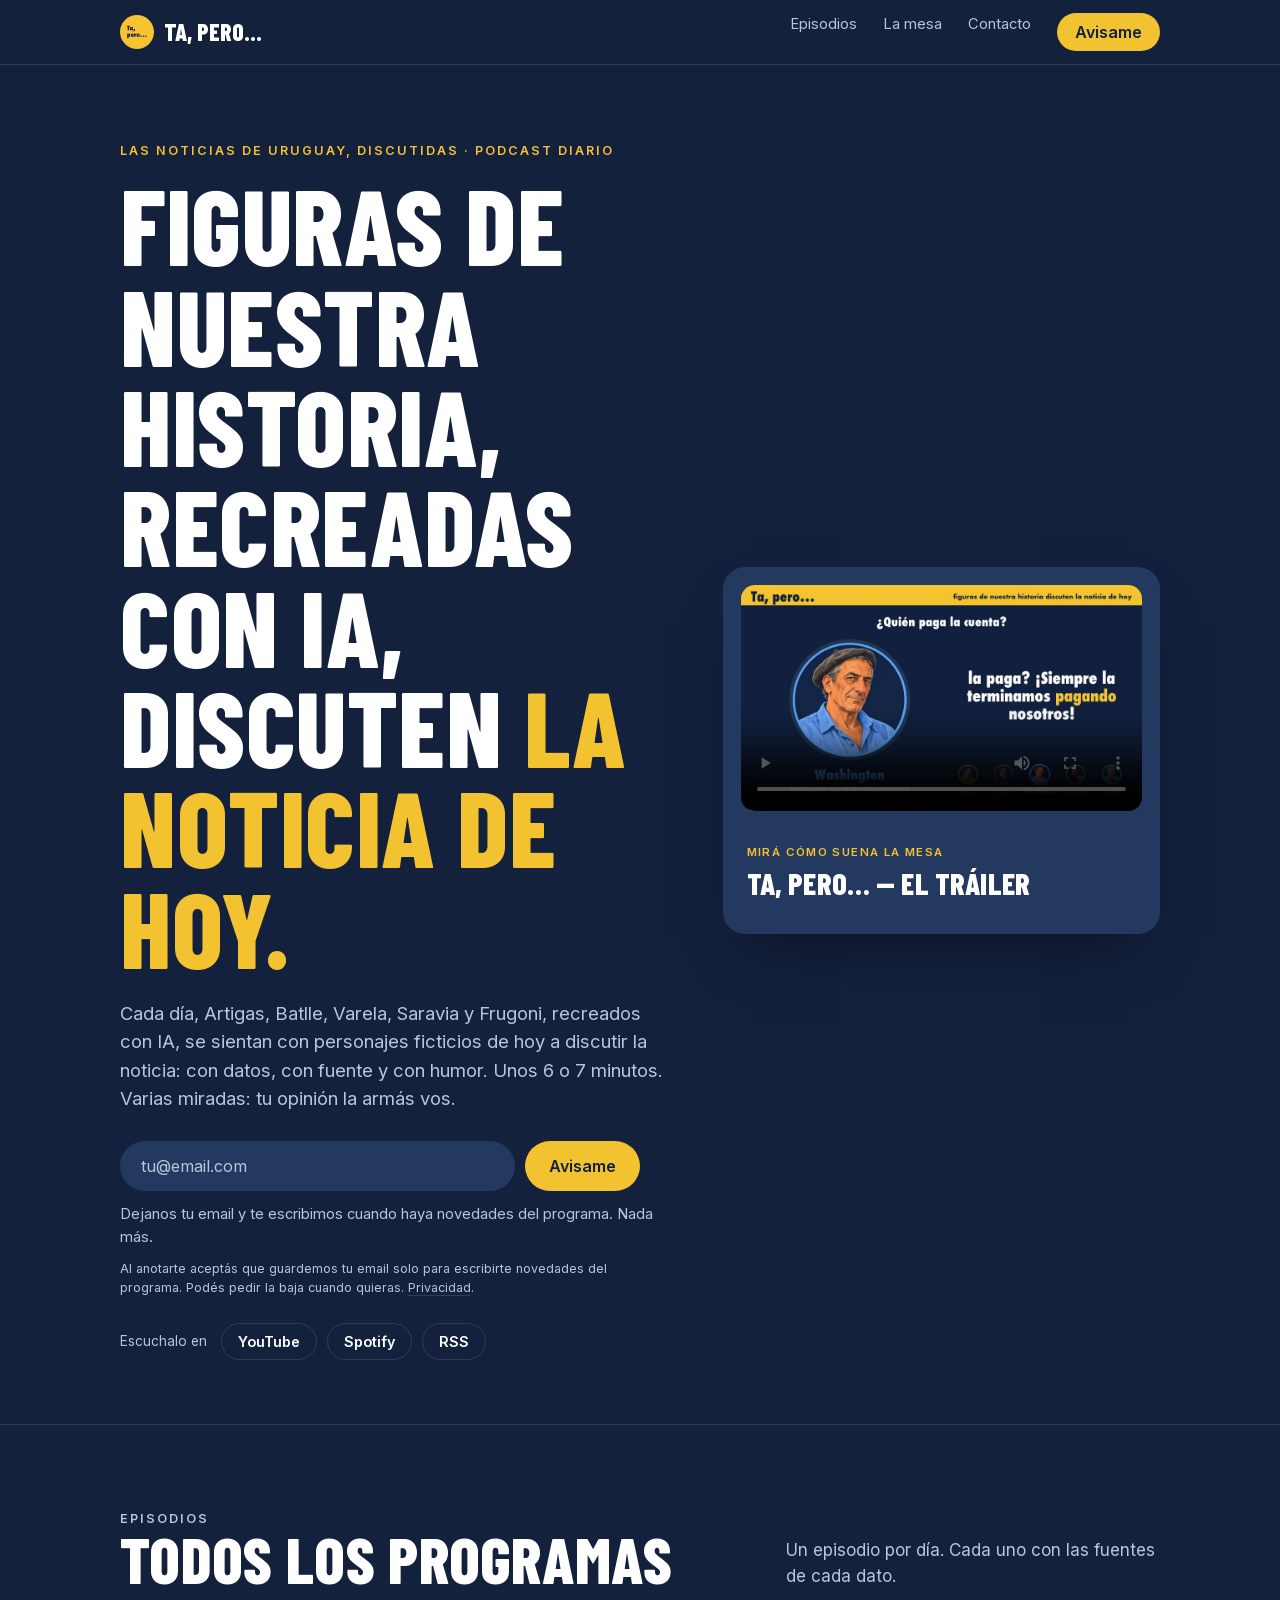
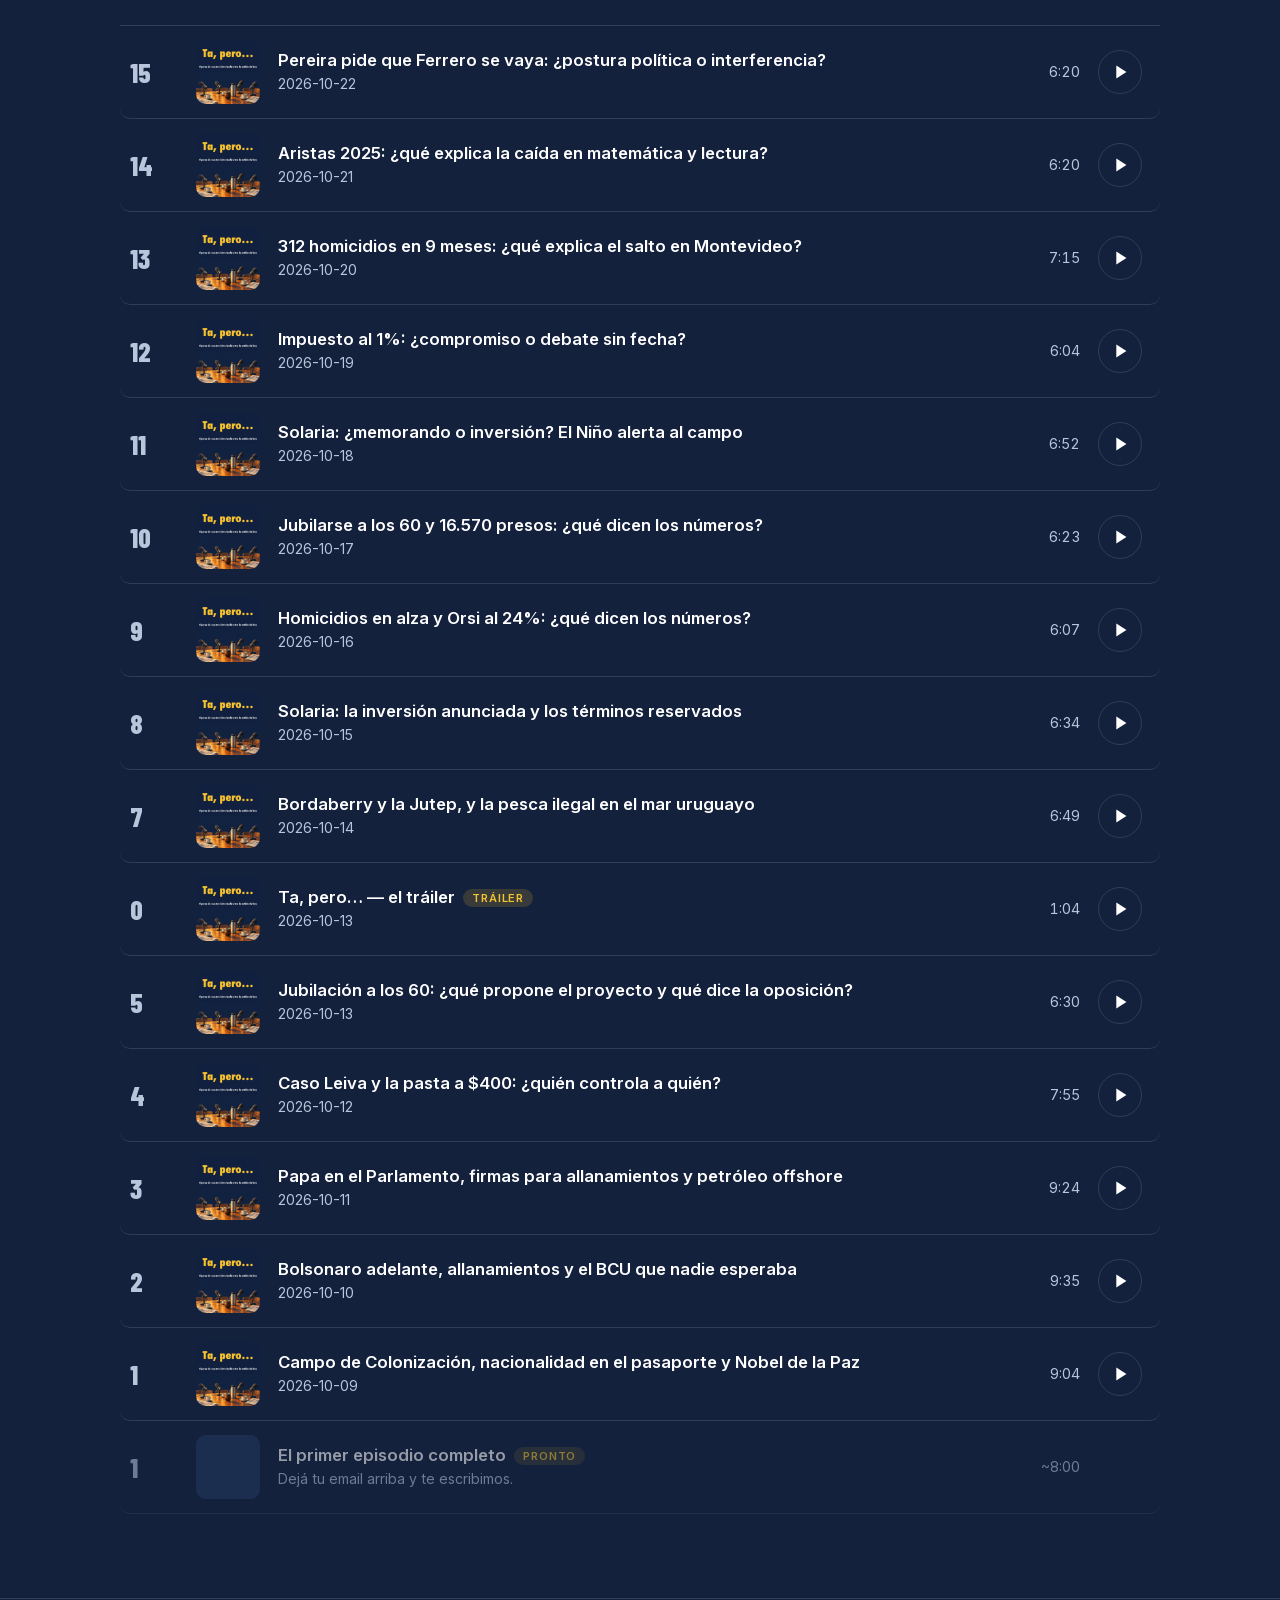
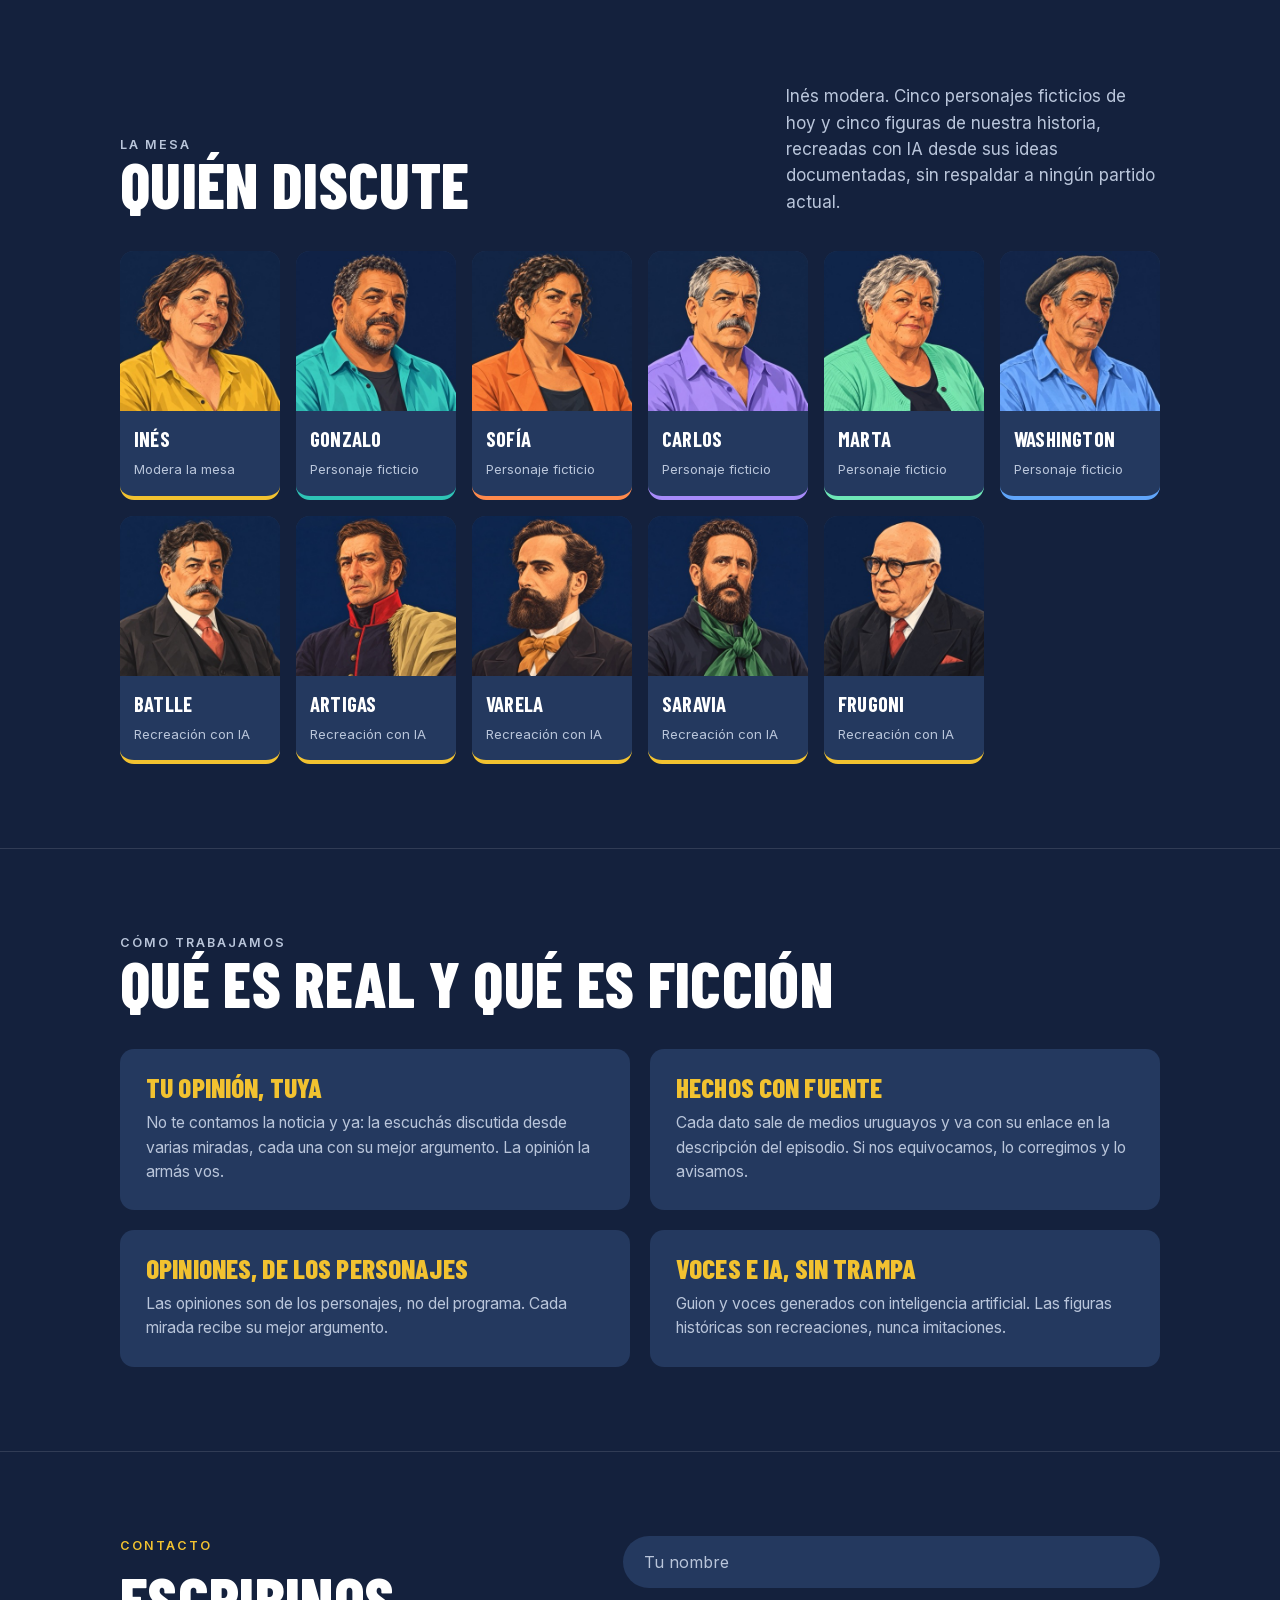
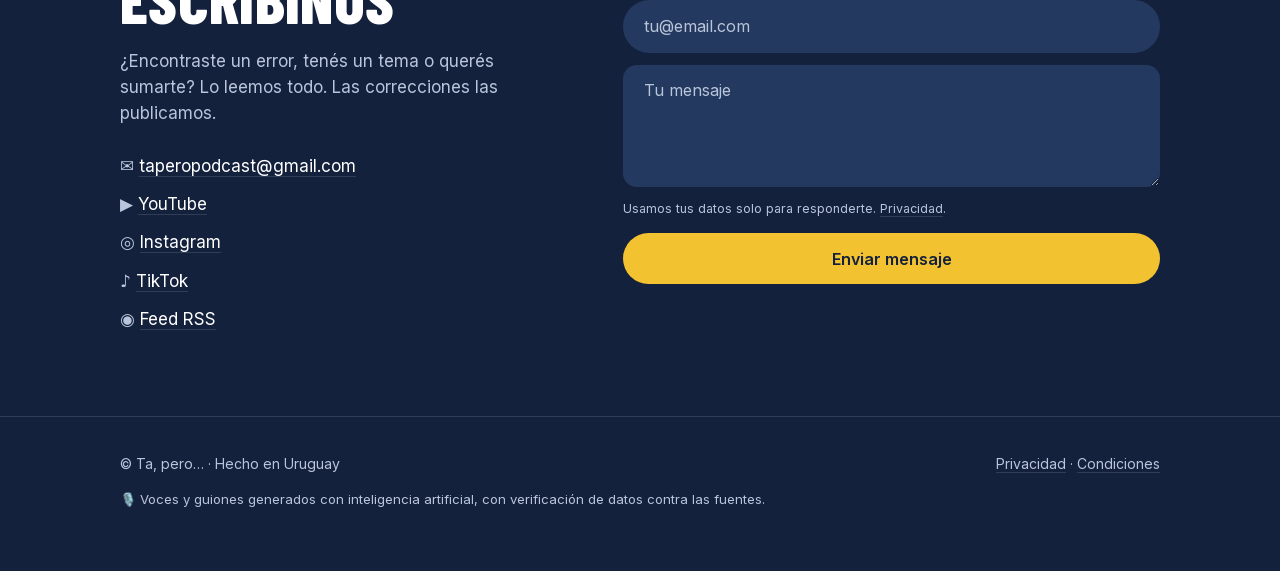
==== index.html @ adeaa43c "sitio: landing actualizada" ====
<!doctype html>
<html lang="es-UY">
<head>
<meta charset="utf-8">
<meta name="viewport" content="width=device-width, initial-scale=1">
<title>Ta, pero… — Figuras históricas con IA discuten la noticia</title>
<meta name="description" content="Artigas, Batlle y otras figuras de nuestra historia, recreadas con IA, discuten la noticia de hoy con gente de hoy. Unos 6 o 7 minutos, cada día.">
<link rel="icon" href="logo120.png">
<link rel="canonical" href="https://tapero.uy/">
<meta property="og:type" content="website">
<meta property="og:locale" content="es_UY">
<meta property="og:site_name" content="Ta, pero…">
<meta property="og:title" content="Ta, pero… — Figuras históricas con IA discuten la noticia">
<meta property="og:description" content="Artigas, Batlle y otras figuras de nuestra historia, recreadas con IA, discuten la noticia de hoy con gente de hoy. Unos 6 o 7 minutos, cada día.">
<meta property="og:url" content="https://tapero.uy/">
<meta property="og:image" content="https://tapero.uy/og.jpg">
<meta name="twitter:card" content="summary">
<link rel="preload" href="fonts/barlow-condensed-800.woff2" as="font" type="font/woff2" crossorigin>
<style>
@font-face{font-family:"Barlow Condensed";font-weight:700;font-display:swap;src:url(fonts/barlow-condensed-700.woff2) format("woff2")}
@font-face{font-family:"Barlow Condensed";font-weight:800;font-display:swap;src:url(fonts/barlow-condensed-800.woff2) format("woff2")}
@font-face{font-family:"Inter";font-weight:400 600;font-display:swap;src:url(fonts/inter-400-600.woff2) format("woff2")}
:root{
  --fondo:#14213D; --superficie:#24395F; --marca:#F2C230; --texto:#fff; --suave:#B9C5DA;
  --linea:rgba(255,255,255,.12); --radio:14px;
  --titulo:"Barlow Condensed","Futura Condensed ExtraBold","Arial Narrow",sans-serif;
  --cuerpo:"Inter",system-ui,-apple-system,"Segoe UI",sans-serif;
}
*{box-sizing:border-box}
html{scroll-behavior:smooth}
body{margin:0;background:var(--fondo);color:var(--texto);font:17px/1.55 var(--cuerpo);-webkit-font-smoothing:antialiased}
a{color:inherit}
img{max-width:100%;display:block}
.wrap{max-width:1080px;margin:0 auto;padding:0 20px}
h1,h2,h3{font-family:var(--titulo);font-weight:800;text-transform:uppercase;line-height:.95;margin:0;letter-spacing:.005em}
.eyebrow{font-size:.78rem;letter-spacing:.16em;text-transform:uppercase;color:var(--marca);font-weight:600;margin:0 0 14px}
section{padding:84px 0;border-top:1px solid var(--linea)}
.sec-head{display:flex;justify-content:space-between;align-items:flex-end;gap:20px;margin-bottom:36px;flex-wrap:wrap}
h2{font-size:clamp(2.4rem,6vw,4rem)}
.sec-head p{color:var(--suave);margin:0;max-width:34ch}

/* nav */
header{position:sticky;top:0;z-index:10;background:rgba(20,33,61,.88);backdrop-filter:blur(10px);border-bottom:1px solid var(--linea)}
.nav{display:flex;align-items:center;justify-content:space-between;height:64px}
.brand{display:flex;align-items:center;gap:10px;text-decoration:none;font-family:var(--titulo);font-weight:800;font-size:1.5rem;text-transform:uppercase}
.brand img{width:34px;height:34px;border-radius:50%}
.nav ul{display:flex;gap:26px;list-style:none;margin:0;padding:0;font-size:.92rem;color:var(--suave)}
.nav ul a{text-decoration:none}.nav ul a:hover{color:var(--texto)}
@media(max-width:640px){.nav ul li:not(:last-child){display:none}}

/* botones y forms */
.btn{display:inline-flex;align-items:center;justify-content:center;gap:8px;border:0;border-radius:999px;padding:14px 24px;font:600 1rem var(--cuerpo);cursor:pointer;text-decoration:none;transition:transform .15s,background .15s}
.btn-marca{background:var(--marca);color:var(--fondo)}
.btn-marca:hover{transform:translateY(-1px);background:#ffd43d}
.btn-borde{border:1.5px solid var(--linea);color:var(--texto);background:transparent}
.btn-borde:hover{border-color:var(--marca);color:var(--marca)}
input,textarea{width:100%;font:1rem var(--cuerpo);color:var(--texto);background:var(--superficie);border:1.5px solid transparent;border-radius:999px;padding:14px 20px;outline:none;transition:border-color .15s}
textarea{border-radius:var(--radio);resize:vertical;min-height:120px}
input:focus,textarea:focus{border-color:var(--marca)}
input::placeholder,textarea::placeholder{color:var(--suave)}
.suscribir{display:flex;gap:10px;max-width:520px;margin-top:28px}
.suscribir input{flex:1;min-width:0}
@media(max-width:520px){.suscribir{flex-direction:column}}
.msg{min-height:1.5em;margin:12px 0 0;font-size:.92rem;color:var(--suave)}
.msg.ok{color:#6EE7B7}.msg.error{color:#FF8A4C}
.honey{position:absolute;left:-9999px}

/* hero */
.hero{padding:76px 0 64px;border:0}
.hero-grid{display:grid;grid-template-columns:1.25fr 1fr;gap:56px;align-items:center}
@media(max-width:860px){.hero-grid{grid-template-columns:1fr;gap:40px}.hero{padding-top:44px}}
.hero h1{font-size:clamp(3.4rem,10vw,6.6rem)}
.hero h1 em{font-style:normal;color:var(--marca)}
.hero .lead{font-size:1.15rem;color:var(--suave);max-width:46ch;margin:22px 0 0}
.tag{display:inline-flex;gap:10px;margin-top:24px;font-size:.85rem;color:var(--suave)}
.tag b{color:var(--texto);font-weight:600}

/* player destacado */
.player{background:var(--superficie);border-radius:22px;padding:18px;box-shadow:0 30px 60px -30px rgba(0,0,0,.6)}
.player .portada{border-radius:var(--radio);aspect-ratio:16/9;object-fit:cover;width:100%;background:var(--fondo)}
.player .info{padding:18px 6px 4px}
.player .info small{color:var(--marca);font-weight:600;letter-spacing:.12em;text-transform:uppercase;font-size:.72rem}
.player h3{font-size:1.9rem;margin:6px 0 14px}
.barra{display:flex;align-items:center;gap:14px}.barra[hidden]{display:none}
.play{flex:none;width:54px;height:54px;border-radius:50%;border:0;background:var(--marca);color:var(--fondo);cursor:pointer;display:grid;place-items:center;transition:transform .15s}
.play:hover{transform:scale(1.06)}
.play svg{width:22px;height:22px;fill:currentColor}
.progreso{flex:1}
.pista{height:6px;border-radius:99px;background:rgba(255,255,255,.18);cursor:pointer;overflow:hidden}
.pista i{display:block;height:100%;width:0;background:var(--marca);border-radius:99px}
.tiempos{display:flex;justify-content:space-between;font-size:.75rem;color:var(--suave);margin-top:6px;font-variant-numeric:tabular-nums}

/* lista tipo Spotify */
.lista{list-style:none;margin:0;padding:0;border-top:1px solid var(--linea)}
.fila{display:grid;grid-template-columns:48px 64px 1fr auto 52px;gap:18px;align-items:center;padding:14px 10px;border-bottom:1px solid var(--linea);border-radius:10px;transition:background .15s}
.fila:hover{background:rgba(255,255,255,.04)}
.fila .n{font-family:var(--titulo);font-weight:800;font-size:1.7rem;color:var(--suave)}
.fila .mini{width:64px;height:64px;border-radius:10px;object-fit:cover;background:var(--superficie)}
.fila h3{font-family:var(--cuerpo);text-transform:none;font-weight:600;font-size:1.05rem;line-height:1.3;letter-spacing:0}
.fila p{margin:2px 0 0;color:var(--suave);font-size:.88rem}
.fila .dur{color:var(--suave);font-size:.9rem;font-variant-numeric:tabular-nums}
.fila .play{width:44px;height:44px;background:transparent;border:1.5px solid var(--linea);color:var(--texto)}
.fila .play:hover{background:var(--marca);color:var(--fondo);border-color:var(--marca)}
.fila.pronto{opacity:.55}
.fila.pronto .play{visibility:hidden}
.insignia{display:inline-block;margin-left:8px;padding:2px 9px;border-radius:99px;background:rgba(242,194,48,.16);color:var(--marca);font-size:.7rem;font-weight:600;letter-spacing:.08em;text-transform:uppercase;vertical-align:middle}
@media(max-width:640px){.fila{grid-template-columns:36px 52px 1fr 44px;gap:12px}.fila .dur{display:none}.fila .mini{width:52px;height:52px}}

/* la mesa */
.mesa{display:grid;grid-template-columns:repeat(auto-fill,minmax(150px,1fr));gap:16px}
.pj{border-radius:var(--radio);overflow:hidden;background:var(--superficie);border-bottom:4px solid var(--c,var(--marca))}
.pj img{aspect-ratio:1;object-fit:cover;width:100%}
.pj div{padding:12px 14px 14px}
.pj b{display:block;font-family:var(--titulo);font-size:1.3rem;text-transform:uppercase;letter-spacing:.01em}
.pj span{font-size:.82rem;color:var(--suave)}

/* pilares */
.pilares{display:grid;grid-template-columns:repeat(2,1fr);gap:20px}
@media(max-width:760px){.pilares{grid-template-columns:1fr}}
.pilar{background:var(--superficie);border-radius:var(--radio);padding:26px}
.pilar h3{font-size:1.7rem;color:var(--marca);margin-bottom:10px}
.pilar p{margin:0;color:var(--suave);font-size:.98rem}

/* contacto */
.contacto{display:grid;grid-template-columns:1fr 1.2fr;gap:56px}
@media(max-width:820px){.contacto{grid-template-columns:1fr;gap:32px}}
.contacto form{display:grid;gap:12px}
.datos{list-style:none;padding:0;margin:26px 0 0;display:grid;gap:12px;color:var(--suave)}
.datos a{color:var(--texto);text-decoration:none;border-bottom:1px solid var(--linea)}
.datos a:hover{border-color:var(--marca)}

.escuchar{display:flex;flex-wrap:wrap;gap:10px;margin-top:26px;align-items:center}
.escuchar span{font-size:.85rem;color:var(--suave);margin-right:4px}
.escuchar a{padding:9px 16px;font-size:.9rem}
.consent{margin:10px 0 0;font-size:.78rem;color:var(--suave);max-width:520px}
.consent a{border-bottom:1px solid var(--linea);text-decoration:none}
footer{padding:36px 0 48px;border-top:1px solid var(--linea);color:var(--suave);font-size:.88rem}
footer .wrap{display:flex;justify-content:space-between;gap:16px;flex-wrap:wrap}
footer a{text-decoration:none;border-bottom:1px solid var(--linea)}
.ia{margin-top:14px;font-size:.82rem}
</style>
</head>
<body>

<header>
  <div class="wrap nav">
    <a class="brand" href="#"><img src="logo120.png" alt="">Ta, pero…</a>
    <ul>
      <li><a href="#episodios">Episodios</a></li>
      <li><a href="#mesa">La mesa</a></li>
      <li><a href="#contacto">Contacto</a></li>
      <li><a class="btn btn-marca" style="padding:9px 18px;color:var(--fondo)" href="#avisame">Avisame</a></li>
    </ul>
  </div>
</header>

<main>
<section class="hero" id="avisame">
  <div class="wrap hero-grid">
    <div>
      <p class="eyebrow">Las noticias de Uruguay, discutidas · Podcast diario</p>
      <h1>Figuras de nuestra historia, recreadas con IA, discuten <em>la noticia de hoy.</em></h1>
      <p class="lead">Cada día, Artigas, Batlle, Varela, Saravia y Frugoni, recreados con IA, se sientan con personajes ficticios de hoy a discutir la noticia: con datos, con fuente y con humor. Unos 6 o 7 minutos. Varias miradas: tu opinión la armás vos.</p>
      <form class="suscribir" id="form-aviso" novalidate>
        <input type="email" name="email" placeholder="tu@email.com" autocomplete="email" required aria-label="Tu email">
        <input class="honey" type="text" name="web" tabindex="-1" autocomplete="off" aria-hidden="true">
        <button class="btn btn-marca" type="submit">Avisame</button>
      </form>
      <p class="msg" id="msg-aviso" role="status">Dejanos tu email y te escribimos cuando haya novedades del programa. Nada más.</p>
      <p class="consent">Al anotarte aceptás que guardemos tu email solo para escribirte novedades del programa. Podés pedir la baja cuando quieras. <a href="privacidad.html">Privacidad</a>.</p>
      <div class="escuchar" id="escuchar" hidden><span>Escuchalo en</span></div>
    </div>

    <div class="player" aria-label="Episodio destacado">
      <video class="portada" id="trailer" controls playsinline preload="metadata" poster="trailer/poster.jpg" src="trailer/trailer_16x9.mp4" aria-label="Tráiler de Ta, pero…"></video>
      <div class="info">
        <small id="dest-etq">Mirá cómo suena la mesa</small>
        <h3 id="dest-titulo">Ta, pero… — el tráiler</h3>
        <div class="barra" hidden>
          <button class="play" id="dest-play" aria-label="Reproducir"><svg viewBox="0 0 24 24"><path d="M8 5v14l11-7z"/></svg></button>
          <div class="progreso">
            <div class="pista" id="pista"><i id="avance"></i></div>
            <div class="tiempos"><span id="t-actual">0:00</span><span id="t-total">1:23</span></div>
          </div>
        </div>
      </div>
    </div>
  </div>
</section>

<section id="episodios">
  <div class="wrap">
    <div class="sec-head">
      <div><p class="eyebrow">Episodios</p><h2>Todos los programas</h2></div>
      <p>Un episodio por día. Cada uno con las fuentes de cada dato.</p>
    </div>
    <ol class="lista" id="lista"></ol>
  </div>
</section>

<section id="mesa">
  <div class="wrap">
    <div class="sec-head">
      <div><p class="eyebrow">La mesa</p><h2>Quién discute</h2></div>
      <p>Inés modera. Cinco personajes ficticios de hoy y cinco figuras de nuestra historia, recreadas con IA desde sus ideas documentadas, sin respaldar a ningún partido actual.</p>
    </div>
    <div class="mesa">
      <div class="pj" style="--c:#F2C230"><img src="img/ines.jpg" alt="Inés" loading="lazy"><div><b>Inés</b><span>Modera la mesa</span></div></div>
      <div class="pj" style="--c:#2EC4B6"><img src="img/gonzalo.jpg" alt="Gonzalo" loading="lazy"><div><b>Gonzalo</b><span>Personaje ficticio</span></div></div>
      <div class="pj" style="--c:#FF8A4C"><img src="img/sofia.jpg" alt="Sofía" loading="lazy"><div><b>Sofía</b><span>Personaje ficticio</span></div></div>
      <div class="pj" style="--c:#A78BFA"><img src="img/carlos.jpg" alt="Carlos" loading="lazy"><div><b>Carlos</b><span>Personaje ficticio</span></div></div>
      <div class="pj" style="--c:#6EE7B7"><img src="img/marta.jpg" alt="Marta" loading="lazy"><div><b>Marta</b><span>Personaje ficticio</span></div></div>
      <div class="pj" style="--c:#60A5FA"><img src="img/washington.jpg" alt="Washington" loading="lazy"><div><b>Washington</b><span>Personaje ficticio</span></div></div>
      <div class="pj"><img src="img/batlle.jpg" alt="Batlle" loading="lazy"><div><b>Batlle</b><span>Recreación con IA</span></div></div>
      <div class="pj"><img src="img/artigas.jpg" alt="Artigas" loading="lazy"><div><b>Artigas</b><span>Recreación con IA</span></div></div>
      <div class="pj"><img src="img/varela.jpg" alt="Varela" loading="lazy"><div><b>Varela</b><span>Recreación con IA</span></div></div>
      <div class="pj"><img src="img/saravia.jpg" alt="Saravia" loading="lazy"><div><b>Saravia</b><span>Recreación con IA</span></div></div>
      <div class="pj"><img src="img/frugoni.jpg" alt="Frugoni" loading="lazy"><div><b>Frugoni</b><span>Recreación con IA</span></div></div>
    </div>
  </div>
</section>

<section id="como">
  <div class="wrap">
    <div class="sec-head">
      <div><p class="eyebrow">Cómo trabajamos</p><h2>Qué es real y qué es ficción</h2></div>
    </div>
    <div class="pilares">
      <div class="pilar"><h3>Tu opinión, tuya</h3><p>No te contamos la noticia y ya: la escuchás discutida desde varias miradas, cada una con su mejor argumento. La opinión la armás vos.</p></div>
      <div class="pilar"><h3>Hechos con fuente</h3><p>Cada dato sale de medios uruguayos y va con su enlace en la descripción del episodio. Si nos equivocamos, lo corregimos y lo avisamos.</p></div>
      <div class="pilar"><h3>Opiniones, de los personajes</h3><p>Las opiniones son de los personajes, no del programa. Cada mirada recibe su mejor argumento.</p></div>
      <div class="pilar"><h3>Voces e IA, sin trampa</h3><p>Guion y voces generados con inteligencia artificial. Las figuras históricas son recreaciones, nunca imitaciones.</p></div>
    </div>
  </div>
</section>

<section id="contacto">
  <div class="wrap contacto">
    <div>
      <p class="eyebrow">Contacto</p>
      <h2>Escribinos</h2>
      <p style="color:var(--suave);margin-top:18px">¿Encontraste un error, tenés un tema o querés sumarte? Lo leemos todo. Las correcciones las publicamos.</p>
      <ul class="datos">
        <li>✉️ <a href="mailto:taperopodcast@gmail.com">taperopodcast@gmail.com</a></li>
        <li>▶ <a href="https://www.youtube.com/@taperopodcast">YouTube</a></li>
        <li>◎ <a href="https://www.instagram.com/taperopodcast/">Instagram</a></li>
        <li>♪ <a href="https://www.tiktok.com/@taperopodcast">TikTok</a></li>
        <li>◉ <a href="tapero/feed.xml">Feed RSS</a></li>
      </ul>
    </div>
    <form id="form-contacto" novalidate>
      <input type="text" name="nombre" placeholder="Tu nombre" autocomplete="name" required aria-label="Tu nombre">
      <input type="email" name="email" placeholder="tu@email.com" autocomplete="email" required aria-label="Tu email">
      <input class="honey" type="text" name="web" tabindex="-1" autocomplete="off" aria-hidden="true">
      <textarea name="mensaje" placeholder="Tu mensaje" required aria-label="Tu mensaje"></textarea>
      <p class="consent" style="margin:0">Usamos tus datos solo para responderte. <a href="privacidad.html">Privacidad</a>.</p>
      <button class="btn btn-marca" type="submit">Enviar mensaje</button>
      <p class="msg" id="msg-contacto" role="status"></p>
    </form>
  </div>
</section>
</main>

<footer>
  <div class="wrap">
    <span>© Ta, pero… · Hecho en Uruguay</span>
    <span><a href="privacidad.html">Privacidad</a> · <a href="terminos.html">Condiciones</a></span>
  </div>
  <div class="wrap"><p class="ia">🎙️ Voces y guiones generados con inteligencia artificial, con verificación de datos contra las fuentes.</p></div>
</footer>

<audio id="audio" preload="none"></audio>

<script>
(function(){
  // Configuración. Ver docs/landing.md.
  // SUPABASE_URL vacío = modo local: se guarda en el navegador y no se envía a ningún lado.
  var SUPABASE_URL = "https://vrybriqnlqvlyktqsfng.supabase.co";   // https://<ref>.supabase.co
  var SUPABASE_KEY = "sb_publishable_caLejAoSbWEKfGBSCHlrdA_V2AJaDe6";   // clave publicable (sb_publishable_...), pensada para ser pública
  var CORREO = "taperopodcast@gmail.com";
  // Botones "Escuchalo en". Se muestran solo los que tengan URL.
  var PLATAFORMAS = [
    {nombre:"YouTube", url:"https://www.youtube.com/@taperopodcast"},
    {nombre:"Spotify", url:"https://open.spotify.com/show/0oyYYZzqvHcmaqStBkXKeH"},
    {nombre:"RSS", url:"tapero/feed.xml"}
  ];

  // ---- medición sin cookies ni datos personales ----
  // Eventos anónimos: tipo, de dónde vino y celular/escritorio. Sin IP, sin cookies y sin guardar nada en el
  // dispositivo: VISITA es un número al azar que vive solo mientras la página está abierta (une los eventos de una
  // visita, no reconoce a nadie entre visitas). Solo cuenta en el dominio real, respeta "No rastrear" y no cuenta
  // nuestros navegadores (entrar una vez con ?yo=1; ?yo=0 lo deshace).
  function param(n){try{return new URLSearchParams(location.search).get(n)}catch(e){return null}}
  var YO = false;
  try{
    if(param("yo")==="1") localStorage.setItem("tapero_yo","1");
    if(param("yo")==="0") localStorage.removeItem("tapero_yo");
    YO = localStorage.getItem("tapero_yo")==="1";
  }catch(e){}
  var MIDE = SUPABASE_URL && /(^|\.)(tapero\.uy|github\.io)$/.test(location.hostname) && navigator.doNotTrack !== "1" && !YO;
  function fuente(){
    try{
      var u = param("utm_source") || param("s");
      if(u) return u.toLowerCase().slice(0,80);
      if(document.referrer){var h = new URL(document.referrer).hostname.replace(/^www\./,""); if(h && h!==location.hostname) return h.slice(0,80)}
    }catch(e){}
    return "directo";
  }
  var ORIGEN = fuente(), DISPOSITIVO = innerWidth < 768 ? "movil" : "escritorio";
  var CAMPANA = ((param("utm_campaign") || param("c") || "").toLowerCase().slice(0,80)) || null;
  var VISITA = Math.random().toString(36).slice(2,12);
  function medir(tipo, detalle, valor){
    if(!MIDE) return;
    try{
      fetch(SUPABASE_URL+"/rest/v1/visitas",{method:"POST",keepalive:true,
        headers:{"Content-Type":"application/json","apikey":SUPABASE_KEY,"Authorization":"Bearer "+SUPABASE_KEY,"Prefer":"return=minimal"},
        body:JSON.stringify({tipo:tipo,fuente:ORIGEN,dispositivo:DISPOSITIVO,detalle:detalle?String(detalle).slice(0,80):null,
          visita:VISITA,campana:CAMPANA,valor:(valor==null?null:Math.max(0,Math.min(86400,Math.round(valor))))})
      }).catch(function(){});
    }catch(e){}
  }
  medir("vista");
  // Una persona hace algo (scroll, toque, tecla); un bot que solo carga la página, no.
  (function(){
    var hecho = false;
    function humano(){if(hecho) return; hecho = true; medir("humano");
      ["scroll","pointerdown","touchstart","keydown"].forEach(function(t){removeEventListener(t,humano,true)})}
    ["scroll","pointerdown","touchstart","keydown"].forEach(function(t){addEventListener(t,humano,{capture:true,passive:true})});
  })();
  // Hasta dónde llega: cada sección se cuenta una vez por visita.
  if("IntersectionObserver" in window){
    var vistas = {};
    var obs = new IntersectionObserver(function(es){es.forEach(function(e){
      var id = e.target.id;
      if(e.isIntersecting && !vistas[id]){vistas[id] = 1; medir("seccion", id); obs.unobserve(e.target)}
    })},{threshold:0.35});
    ["avisame","episodios","mesa","como","contacto"].forEach(function(id){var el = document.getElementById(id); if(el) obs.observe(el)});
  }
  // Cuánto tiempo la tuvo a la vista (se manda al ocultar la página; vale el máximo de la visita).
  (function(){
    var acumulado = 0, desde = document.visibilityState==="visible" ? Date.now() : null;
    function cerrar(){
      if(desde!==null){acumulado += (Date.now()-desde)/1000; desde = null}
      if(acumulado >= 1) medir("tiempo", null, Math.min(acumulado, 3600));
    }
    document.addEventListener("visibilitychange",function(){
      if(document.visibilityState==="hidden") cerrar(); else desde = Date.now();
    });
    addEventListener("pagehide", cerrar);
  })();
  // Cuánto se escucha o se ve: 25, 50, 75 y 100 %, una vez por episodio y visita.
  var hitos = {};
  function hito(tipo, clave, actual, total){
    if(!total || !isFinite(total)) return;
    var pct = actual/total*100;
    [25,50,75,100].forEach(function(h){
      var k = tipo+"|"+clave+"|"+h;
      if(pct >= (h===100 ? 98 : h) && !hitos[k]){hitos[k] = 1; medir(tipo, clave, h)}
    });
  }
  // Enlaces de salida (los botones «Escuchalo en» se cuentan aparte, como "plataforma").
  document.addEventListener("click",function(ev){
    var a = ev.target.closest && ev.target.closest("a[href]");
    if(!a || a.closest("#escuchar")) return;
    var h = a.getAttribute("href");
    if(/^mailto:/.test(h)) return medir("clic","mailto");
    if(/feed\.xml$/.test(h)) return medir("clic","rss");
    if(a.hostname && a.hostname!==location.hostname) medir("clic", a.hostname.replace(/^www\./,""));
  },true);
  // Empezó un formulario (aunque no lo mande).
  ["aviso","contacto"].forEach(function(n){
    var f = document.getElementById("form-"+n), hecho = false;
    if(f) f.addEventListener("focusin",function(){if(!hecho){hecho = true; medir("form", n)}});
  });

  var $ = function(s){return document.querySelector(s)};
  var audio = $("#audio");
  var tvideo = $("#trailer");
  tvideo.addEventListener("play",function(){audio.pause(); medir("play","tapero-trailer-video")});
  tvideo.addEventListener("timeupdate",function(){hito("video","trailer",tvideo.currentTime,tvideo.duration)});
  var ICON_PLAY = '<svg viewBox="0 0 24 24"><path d="M8 5v14l11-7z"/></svg>';
  var ICON_PAUSE = '<svg viewBox="0 0 24 24"><path d="M6 5h4v14H6zm8 0h4v14h-4z"/></svg>';

  function fmt(s){s=Math.round(s||0);return Math.floor(s/60)+":"+String(s%60).padStart(2,"0")}
  function esc(t){var d=document.createElement("div");d.textContent=t||"";return d.innerHTML}

  // ---- episodios ----
  var episodios = [];
  var actual = null;
  var BASE = "tapero/";

  function cargar(){
    return fetch(BASE+"episodios.json",{cache:"no-store"}).then(function(r){return r.json()}).catch(function(){return []});
  }
  function render(){
    var lista = $("#lista"), html = "";
    var reales = episodios.filter(function(e){return e.audio});
    reales.forEach(function(e,i){
      var trailer = e.tipo==="trailer";
      html += '<li class="fila" data-i="'+i+'">'+
        '<span class="n">'+(trailer?"0":(reales.length-i))+'</span>'+
        '<img class="mini" src="'+BASE+'portada.jpg" alt="" loading="lazy" onerror="this.src=\'icono.jpg\'">'+
        '<div><h3>'+esc(e.titulo)+(trailer?'<span class="insignia">Tráiler</span>':'')+'</h3><p>'+esc(e.fecha)+'</p></div>'+
        '<span class="dur">'+fmt(e.duracion_s)+'</span>'+
        '<button class="play" data-i="'+i+'" aria-label="Reproducir '+esc(e.titulo)+'">'+ICON_PLAY+'</button></li>';
    });
    html += '<li class="fila pronto"><span class="n">1</span><div class="mini"></div><div><h3>El primer episodio completo<span class="insignia">Pronto</span></h3><p>Dejá tu email arriba y te escribimos.</p></div><span class="dur">~8:00</span><button class="play" tabindex="-1" aria-hidden="true">'+ICON_PLAY+'</button></li>';
    lista.innerHTML = html;
    window._reales = reales;
    if(reales[0]){
    }
  }
  function reproducir(i){
    var e = window._reales && window._reales[i];
    if(!e) return;
    if(actual===i && !audio.paused){audio.pause();return}
    if(actual!==i){audio.src = BASE+"audio/"+e.archivo; actual = i}
    tvideo.pause();
    audio.play();
    medir("play", e.guid || e.titulo);
  }
  function estado(){
    var jugando = !audio.paused;
    document.querySelectorAll(".play[data-i]").forEach(function(b){
      b.innerHTML = (jugando && +b.dataset.i===actual) ? ICON_PAUSE : ICON_PLAY;
    });
    $("#dest-play").innerHTML = jugando ? ICON_PAUSE : ICON_PLAY;
  }
  $("#lista").addEventListener("click",function(ev){
    var b = ev.target.closest(".play[data-i]"); if(b) reproducir(+b.dataset.i);
  });
  $("#dest-play").addEventListener("click",function(){reproducir(actual===null?0:actual)});
  $("#pista").addEventListener("click",function(ev){
    if(!audio.duration) return;
    var r = this.getBoundingClientRect();
    audio.currentTime = audio.duration * ((ev.clientX-r.left)/r.width);
  });
  audio.addEventListener("play",estado);
  audio.addEventListener("pause",estado);
  audio.addEventListener("ended",estado);
  audio.addEventListener("timeupdate",function(){
    $("#t-actual").textContent = fmt(audio.currentTime);
    $("#avance").style.width = (audio.duration? audio.currentTime/audio.duration*100 : 0)+"%";
    var e = window._reales && window._reales[actual];
    if(e) hito("escucha", e.guid || e.titulo, audio.currentTime, audio.duration);
  });
  cargar().then(function(d){episodios = d; render()});

  // ---- botones de plataforma ----
  (function(){
    var caja = $("#escuchar"), n = 0;
    PLATAFORMAS.forEach(function(p){
      if(!p.url) return;
      var a = document.createElement("a");
      a.className = "btn btn-borde"; a.href = p.url; a.textContent = p.nombre;
      if(/^https?:/.test(p.url)){a.target = "_blank"; a.rel = "noopener"}
      a.addEventListener("click", function(){medir("plataforma", p.nombre)});
      caja.appendChild(a); n++;
    });
    if(n) caja.hidden = false;
  })();

  // ---- formularios ----
  function guardarLocal(clave, dato){
    try{var a = JSON.parse(localStorage.getItem(clave)||"[]"); a.push(dato); localStorage.setItem(clave, JSON.stringify(a))}catch(e){}
  }
  // tabla: "avisos" | "contacto". Inserta una fila; un email repetido (409) cuenta como éxito.
  function enviar(tabla, dato, msg, okTexto){
    msg.className = "msg"; msg.textContent = "Enviando…";
    if(!SUPABASE_URL){ // modo local
      guardarLocal("tertulia_"+tabla, Object.assign({fecha:new Date().toISOString()}, dato));
      msg.className = "msg ok"; msg.textContent = okTexto + " (modo local: guardado solo en este navegador)";
      return Promise.resolve(true);
    }
    return fetch(SUPABASE_URL+"/rest/v1/"+tabla,{
      method:"POST",
      headers:{"Content-Type":"application/json","apikey":SUPABASE_KEY,"Authorization":"Bearer "+SUPABASE_KEY,"Prefer":"return=minimal"},
      body:JSON.stringify(dato)
    }).then(function(r){
      if(!r.ok && r.status!==409) throw 0;
      msg.className="msg ok";
      msg.textContent = (r.status===409) ? "Ya estabas anotado/a. Te escribimos igual." : okTexto;
      return true;
    }).catch(function(){
      msg.className="msg error"; msg.textContent = "No pudimos enviarlo. Probá de nuevo o escribinos a "+CORREO; return false;
    });
  }
  var emailOk = function(v){return /^[^\s@]+@[^\s@]+\.[^\s@]+$/.test(v)};

  $("#form-aviso").addEventListener("submit",function(ev){
    ev.preventDefault();
    var f = ev.target, msg = $("#msg-aviso"), email = f.email.value.trim();
    if(f.web.value) return;
    if(!emailOk(email)){msg.className="msg error";msg.textContent="Revisá el email: parece incompleto.";return}
    enviar("avisos",{email:email,origen:"landing"},msg,"¡Listo! Te escribimos cuando haya novedades.").then(function(ok){if(ok){f.reset(); medir("aviso")}});
  });
  $("#form-contacto").addEventListener("submit",function(ev){
    ev.preventDefault();
    var f = ev.target, msg = $("#msg-contacto");
    if(f.web.value) return;
    var d = {nombre:f.nombre.value.trim(), email:f.email.value.trim(), mensaje:f.mensaje.value.trim()};
    if(!d.nombre || !emailOk(d.email) || d.mensaje.length<5){msg.className="msg error";msg.textContent="Completá nombre, un email válido y tu mensaje.";return}
    enviar("contacto",d,msg,"Mensaje enviado. Gracias por escribir.").then(function(ok){if(ok){f.reset(); medir("contacto")}});
  });
})();
</script>
</body>
</html>
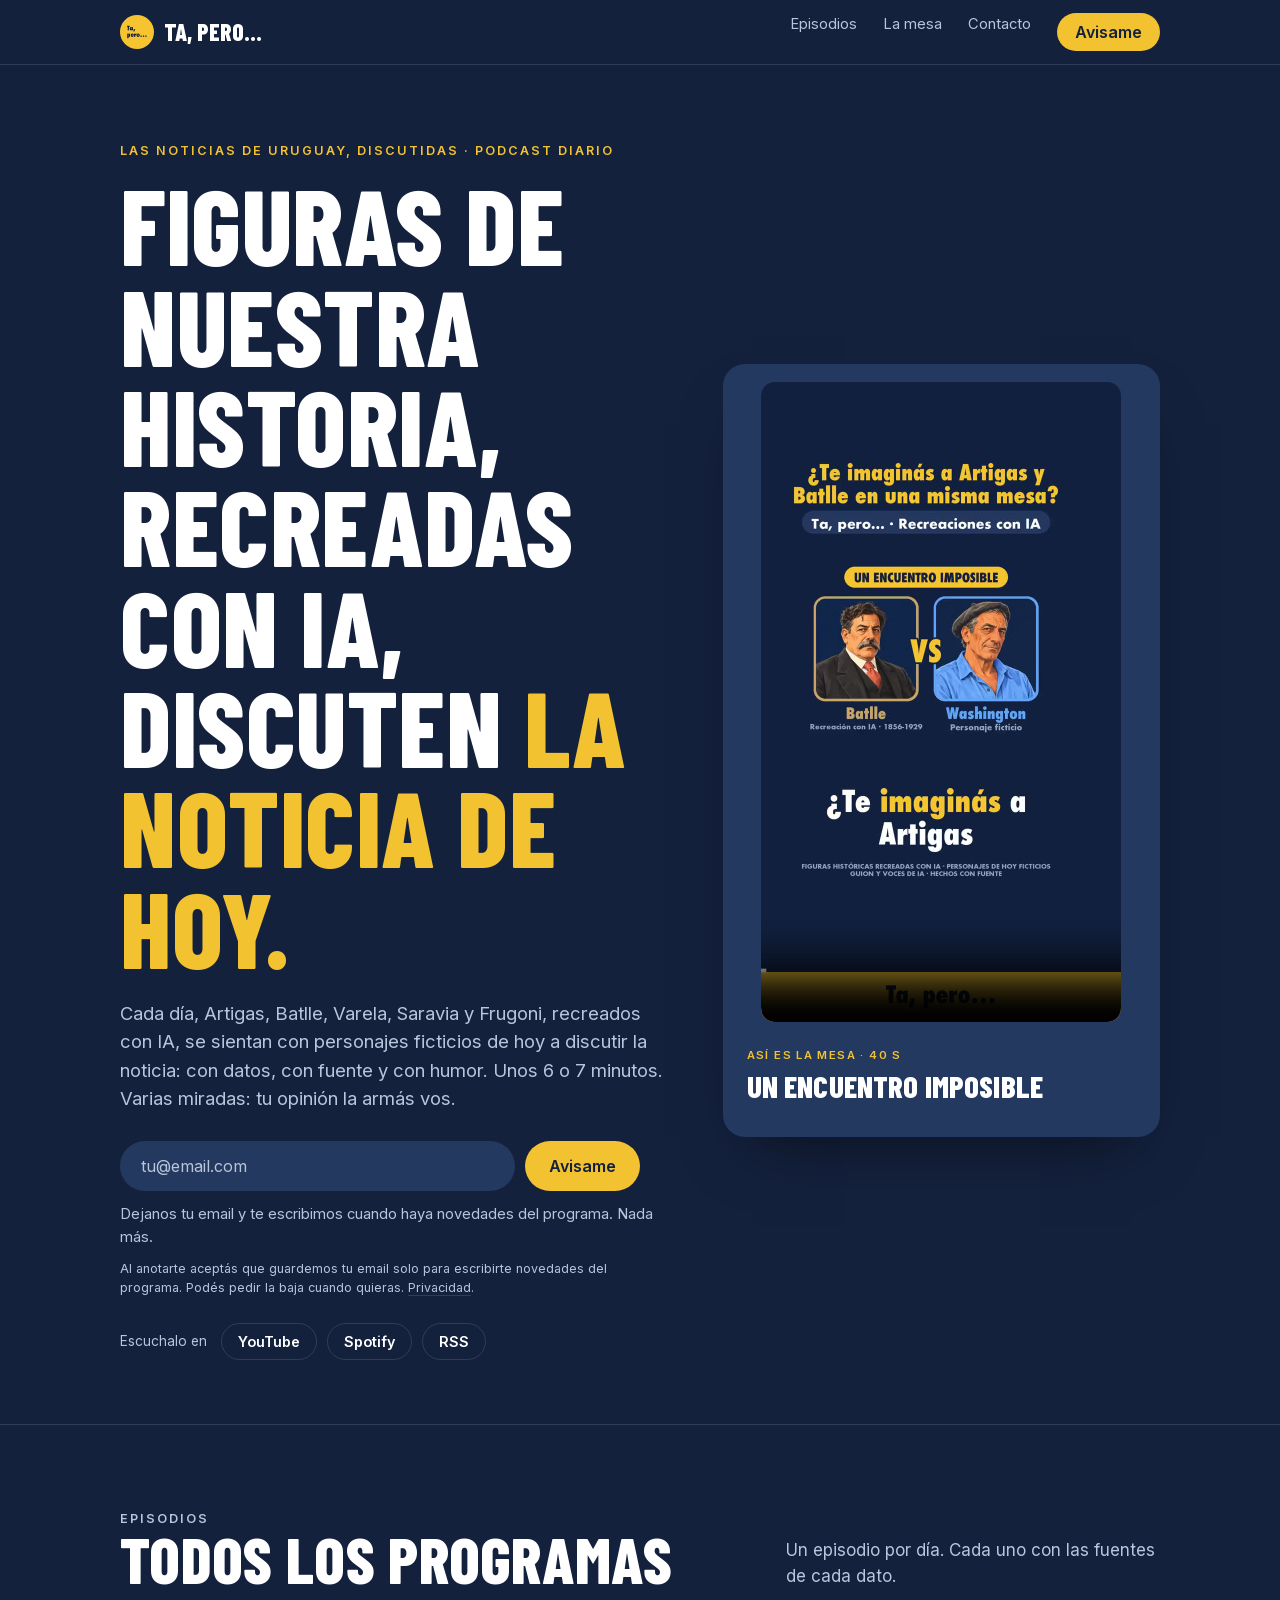
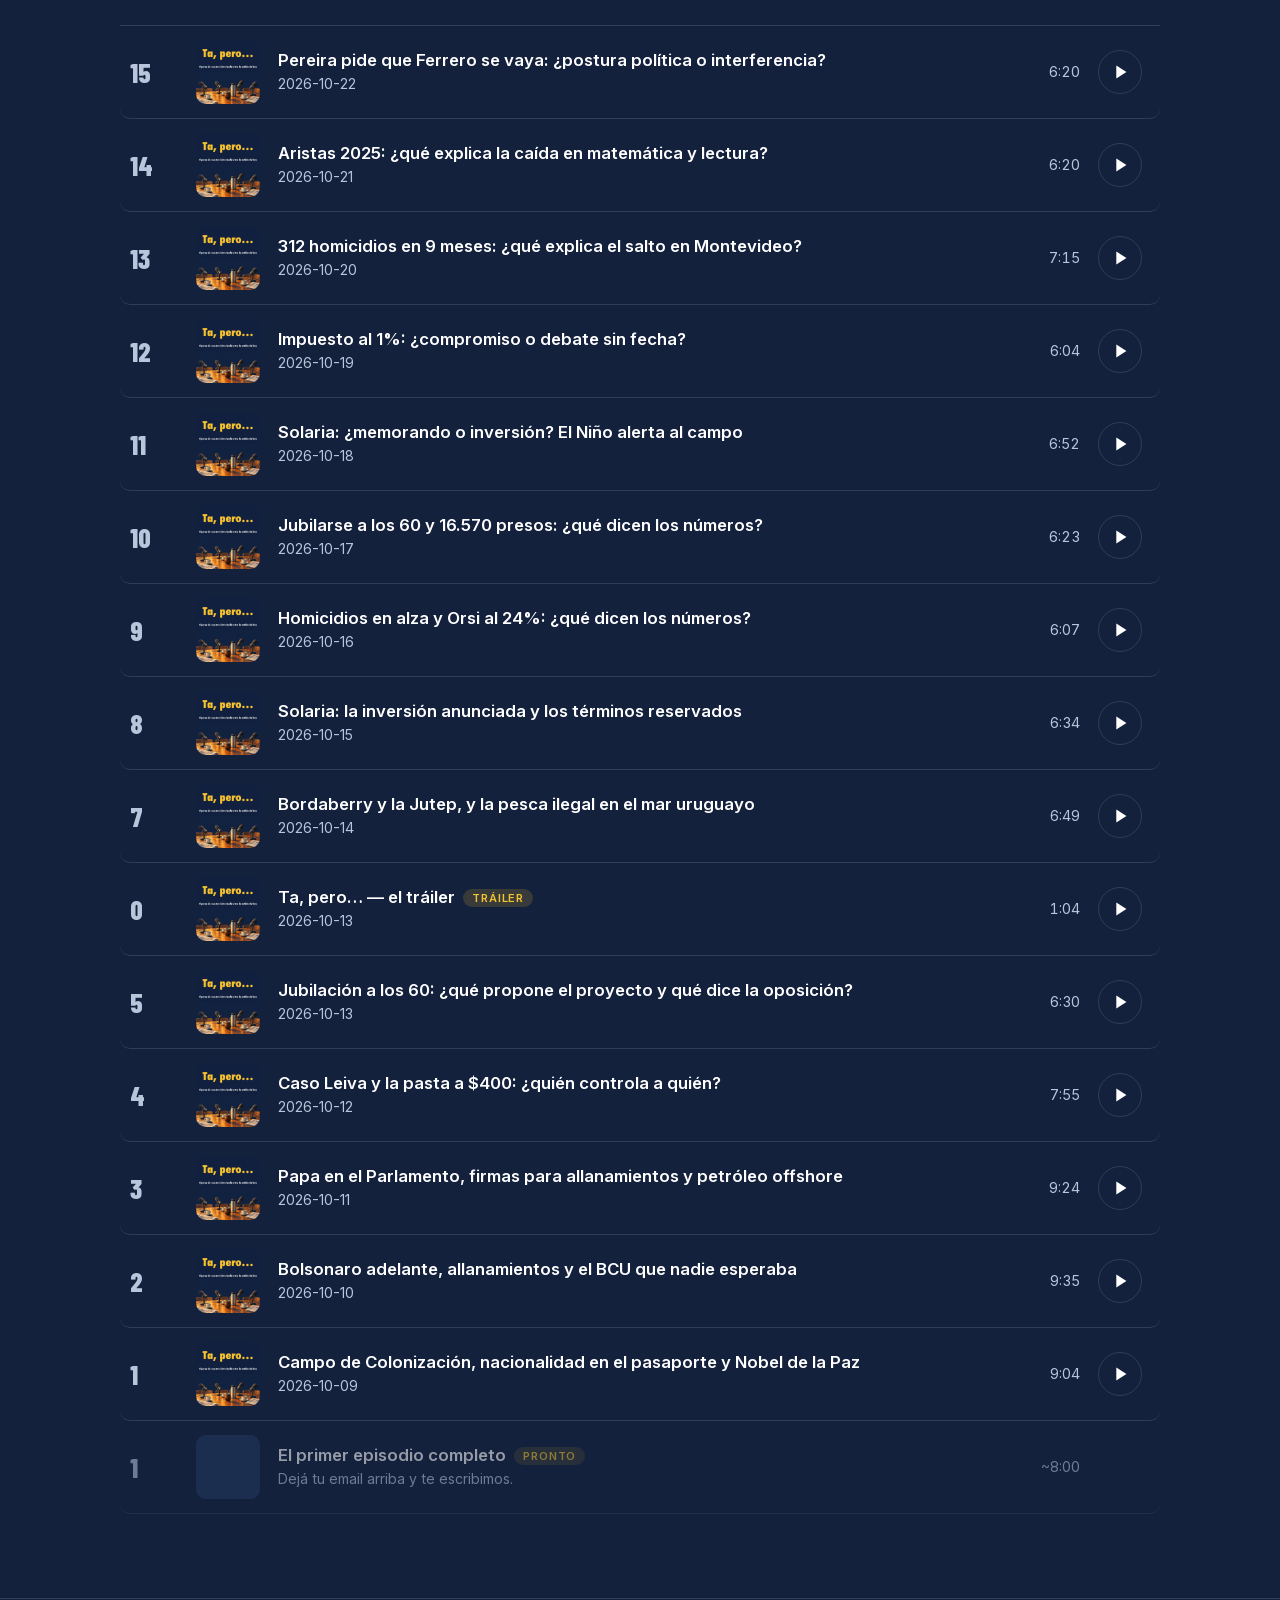
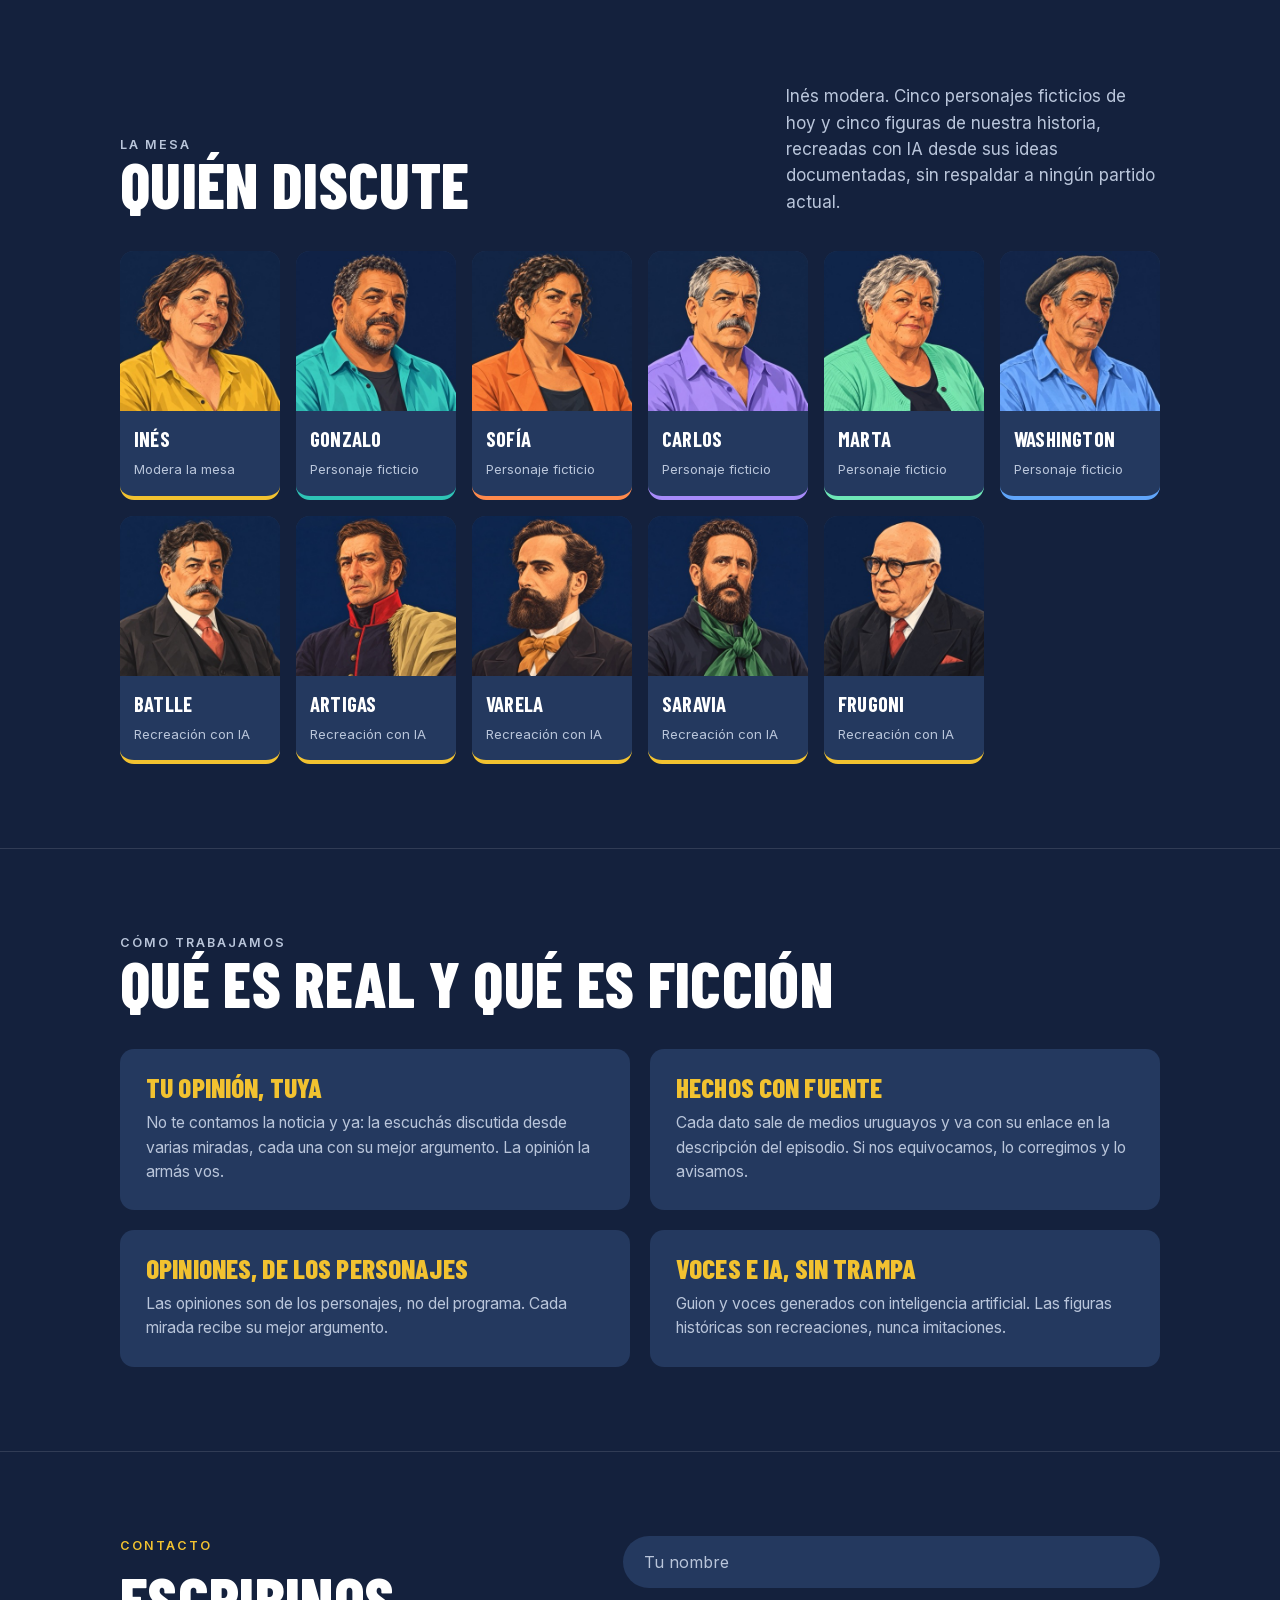
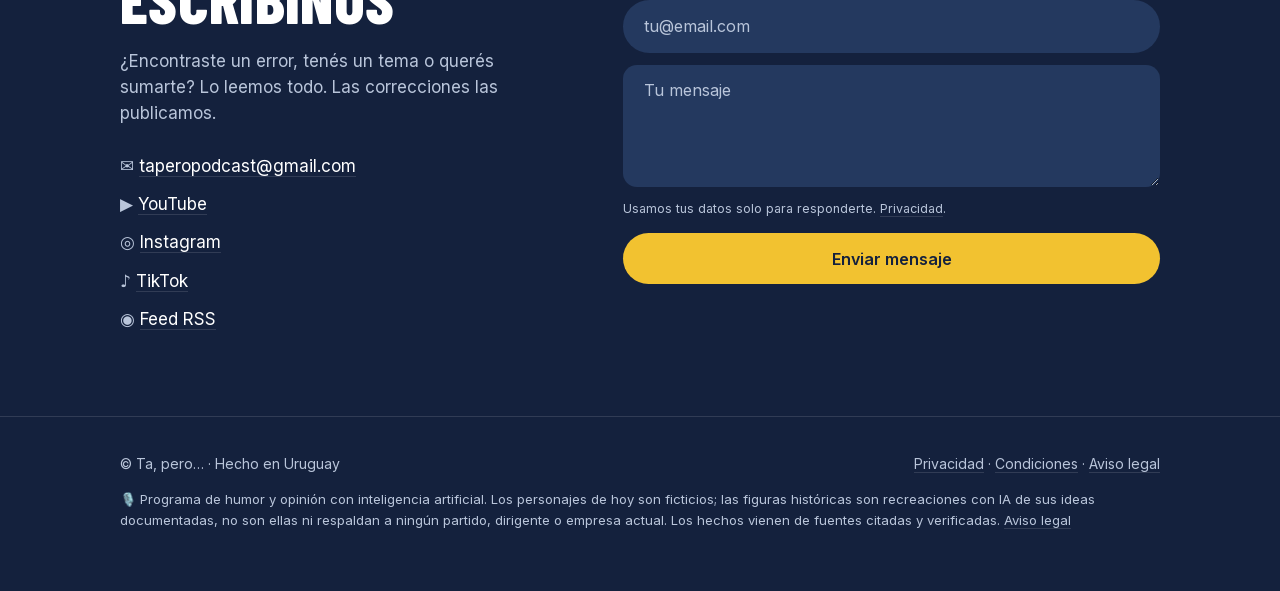
==== commit 1a5af423: "sitio: landing actualizada" ====
--- a/index.html
+++ b/index.html
@@ -78,6 +78,7 @@
 /* player destacado */
 .player{background:var(--superficie);border-radius:22px;padding:18px;box-shadow:0 30px 60px -30px rgba(0,0,0,.6)}
 .player .portada{border-radius:var(--radio);aspect-ratio:16/9;object-fit:cover;width:100%;background:var(--fondo)}
+.player .portada.vertical{aspect-ratio:9/16;width:auto;max-width:100%;height:min(72vh,640px);margin:0 auto;display:block}
 .player .info{padding:18px 6px 4px}
 .player .info small{color:var(--marca);font-weight:600;letter-spacing:.12em;text-transform:uppercase;font-size:.72rem}
 .player h3{font-size:1.9rem;margin:6px 0 14px}
@@ -172,10 +173,10 @@
     </div>
 
     <div class="player" aria-label="Episodio destacado">
-      <video class="portada" id="trailer" controls playsinline preload="metadata" poster="trailer/poster.jpg" src="trailer/trailer_16x9.mp4" aria-label="Tráiler de Ta, pero…"></video>
+      <video class="portada vertical" id="trailer" controls playsinline preload="metadata" poster="promo/poster.jpg" src="promo/encuentro.mp4" aria-label="Video: un encuentro imposible, así es Ta, pero…"></video>
       <div class="info">
-        <small id="dest-etq">Mirá cómo suena la mesa</small>
-        <h3 id="dest-titulo">Ta, pero… — el tráiler</h3>
+        <small id="dest-etq">Así es la mesa · 40 s</small>
+        <h3 id="dest-titulo">Un encuentro imposible</h3>
         <div class="barra" hidden>
           <button class="play" id="dest-play" aria-label="Reproducir"><svg viewBox="0 0 24 24"><path d="M8 5v14l11-7z"/></svg></button>
           <div class="progreso">
@@ -264,9 +265,9 @@
 <footer>
   <div class="wrap">
     <span>© Ta, pero… · Hecho en Uruguay</span>
-    <span><a href="privacidad.html">Privacidad</a> · <a href="terminos.html">Condiciones</a></span>
-  </div>
-  <div class="wrap"><p class="ia">🎙️ Voces y guiones generados con inteligencia artificial, con verificación de datos contra las fuentes.</p></div>
+    <span><a href="privacidad.html">Privacidad</a> · <a href="terminos.html">Condiciones</a> · <a href="aviso-legal.html">Aviso legal</a></span>
+  </div>
+  <div class="wrap"><p class="ia">🎙️ Programa de humor y opinión con inteligencia artificial. Los personajes de hoy son ficticios; las figuras históricas son recreaciones con IA de sus ideas documentadas, no son ellas ni respaldan a ningún partido, dirigente o empresa actual. Los hechos vienen de fuentes citadas y verificadas. <a href="aviso-legal.html">Aviso legal</a></p></div>
 </footer>
 
 <audio id="audio" preload="none"></audio>
@@ -333,7 +334,7 @@
     var obs = new IntersectionObserver(function(es){es.forEach(function(e){
       var id = e.target.id;
       if(e.isIntersecting && !vistas[id]){vistas[id] = 1; medir("seccion", id); obs.unobserve(e.target)}
-    })},{threshold:0.35});
+    })},{rootMargin:"-45% 0px -45% 0px"});  // cuenta cuando la sección pasa por el medio de la pantalla (sirve aunque sea más alta que ella)
     ["avisame","episodios","mesa","como","contacto"].forEach(function(id){var el = document.getElementById(id); if(el) obs.observe(el)});
   }
   // Cuánto tiempo la tuvo a la vista (se manda al ocultar la página; vale el máximo de la visita).
@@ -376,8 +377,8 @@
   var $ = function(s){return document.querySelector(s)};
   var audio = $("#audio");
   var tvideo = $("#trailer");
-  tvideo.addEventListener("play",function(){audio.pause(); medir("play","tapero-trailer-video")});
-  tvideo.addEventListener("timeupdate",function(){hito("video","trailer",tvideo.currentTime,tvideo.duration)});
+  tvideo.addEventListener("play",function(){audio.pause(); medir("play","video-portada")});
+  tvideo.addEventListener("timeupdate",function(){hito("video","portada",tvideo.currentTime,tvideo.duration)});
   var ICON_PLAY = '<svg viewBox="0 0 24 24"><path d="M8 5v14l11-7z"/></svg>';
   var ICON_PAUSE = '<svg viewBox="0 0 24 24"><path d="M6 5h4v14H6zm8 0h4v14h-4z"/></svg>';
 
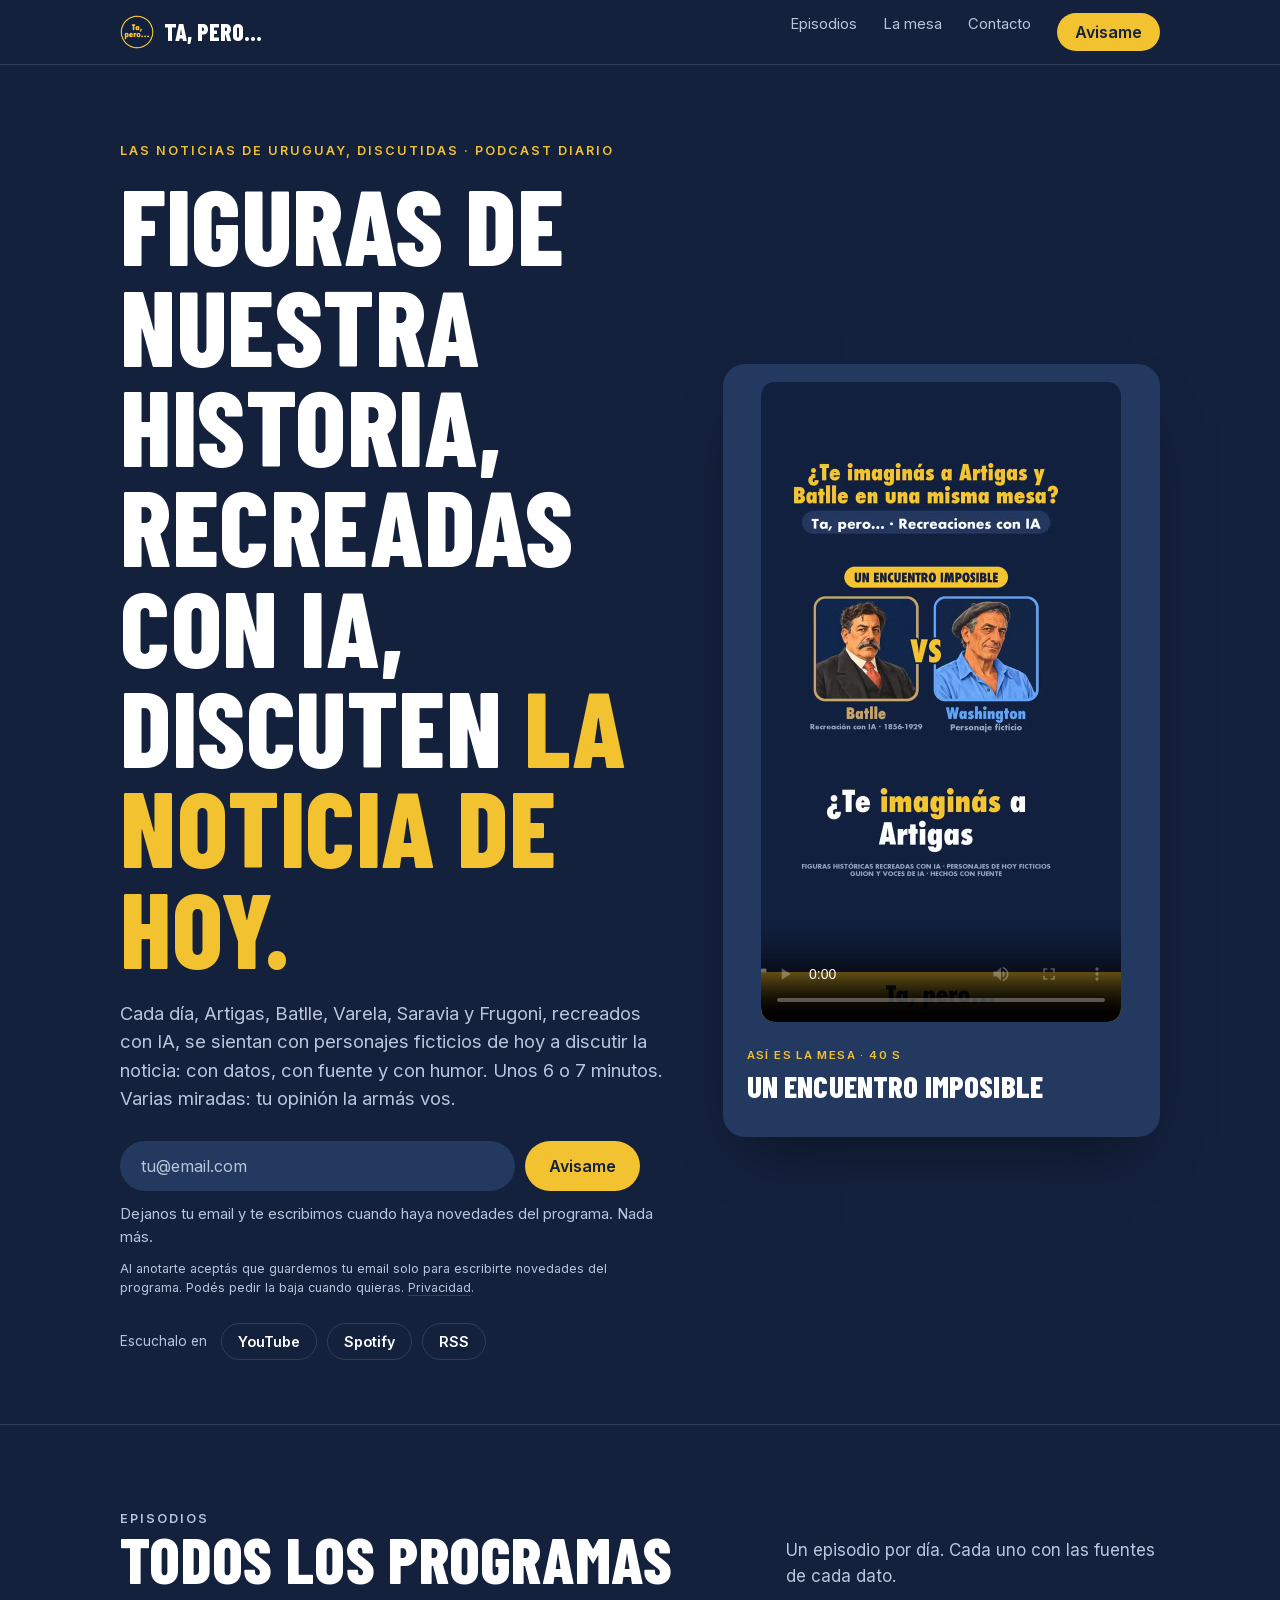
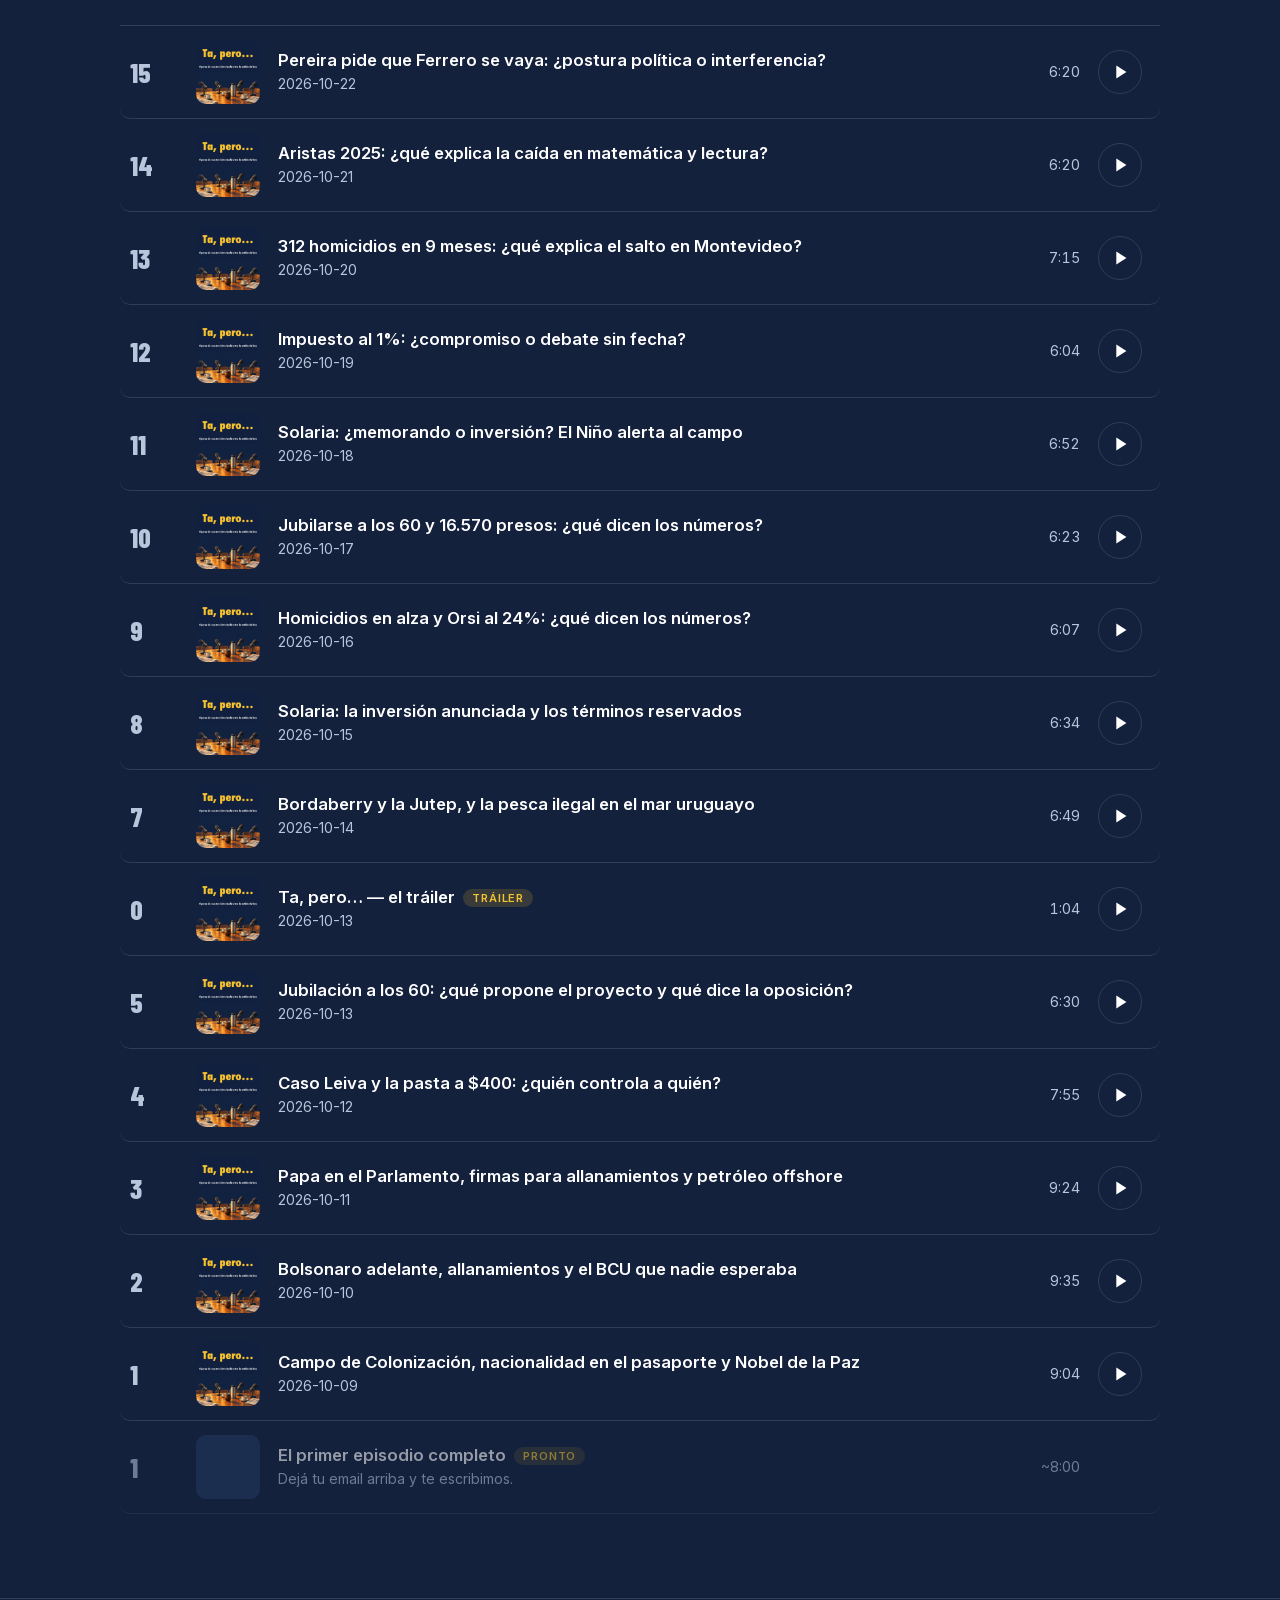
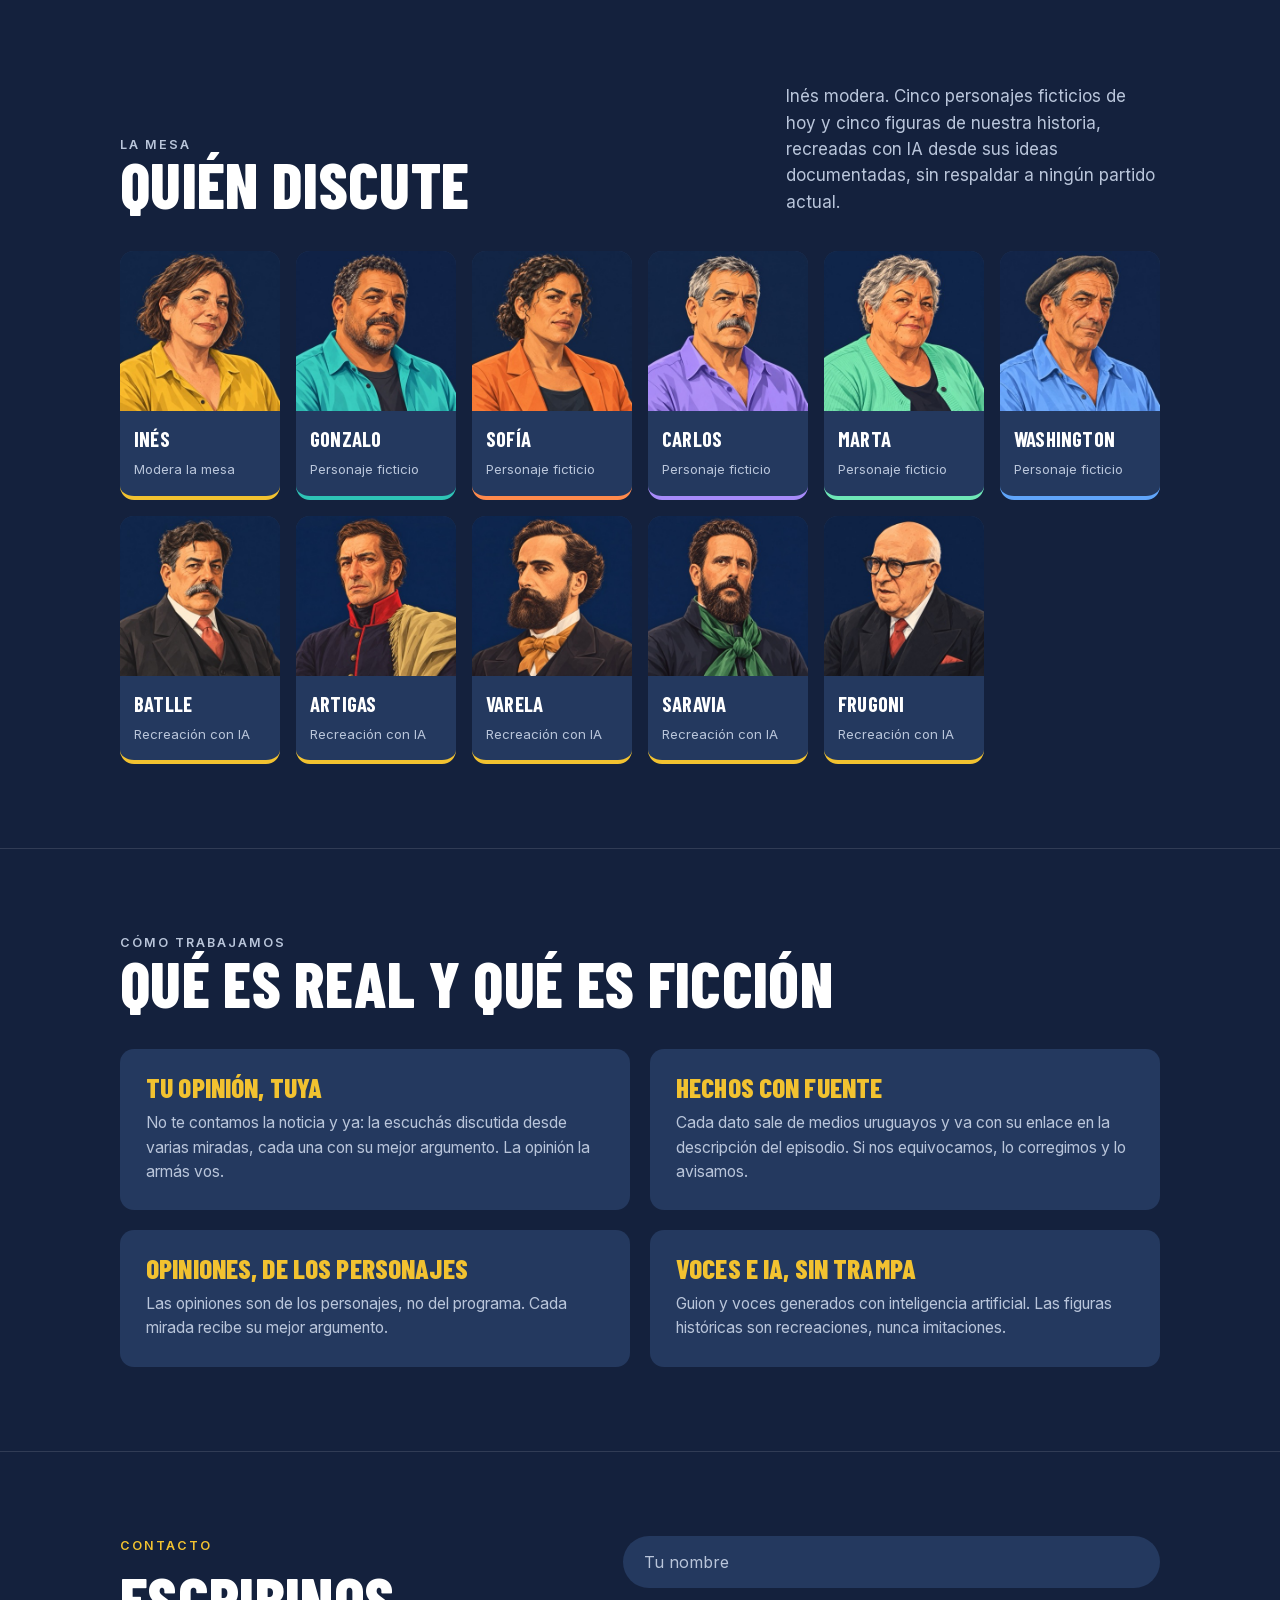
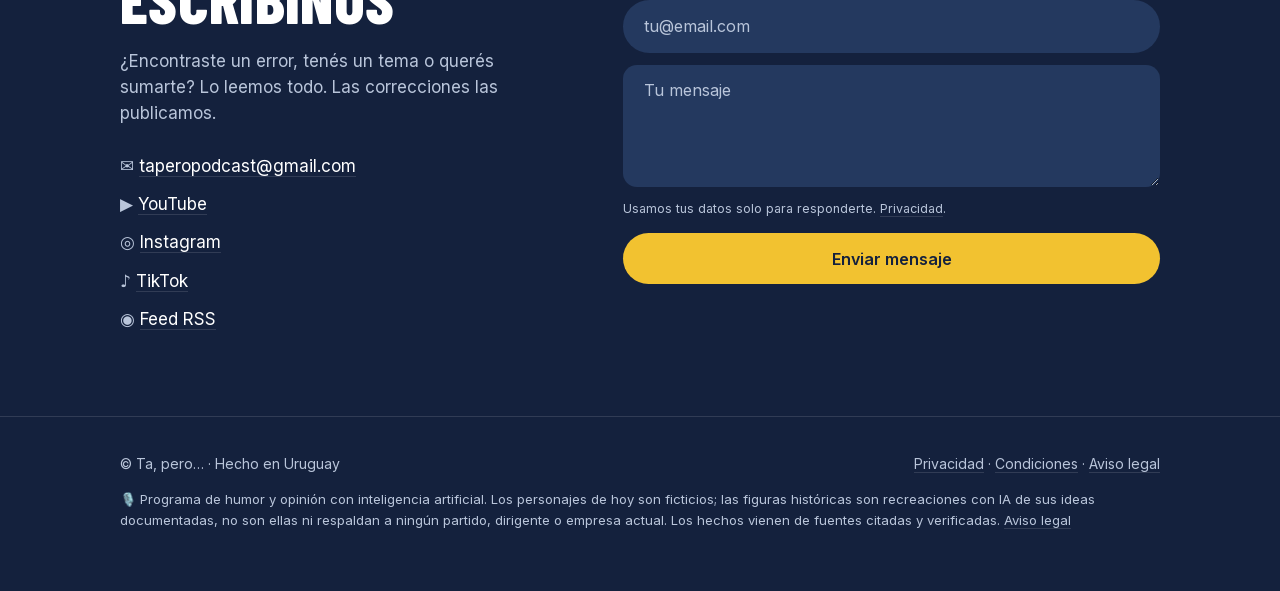
==== commit 2b38f817: "sitio: landing actualizada" ====
--- a/index.html
+++ b/index.html
@@ -5,7 +5,9 @@
 <meta name="viewport" content="width=device-width, initial-scale=1">
 <title>Ta, pero… — Figuras históricas con IA discuten la noticia</title>
 <meta name="description" content="Artigas, Batlle y otras figuras de nuestra historia, recreadas con IA, discuten la noticia de hoy con gente de hoy. Unos 6 o 7 minutos, cada día.">
-<link rel="icon" href="logo120.png">
+<link rel="icon" type="image/png" sizes="32x32" href="favicon-32.png">
+<link rel="icon" type="image/png" sizes="120x120" href="logo120.png">
+<link rel="apple-touch-icon" href="apple-touch-icon.png">
 <link rel="canonical" href="https://tapero.uy/">
 <meta property="og:type" content="website">
 <meta property="og:locale" content="es_UY">
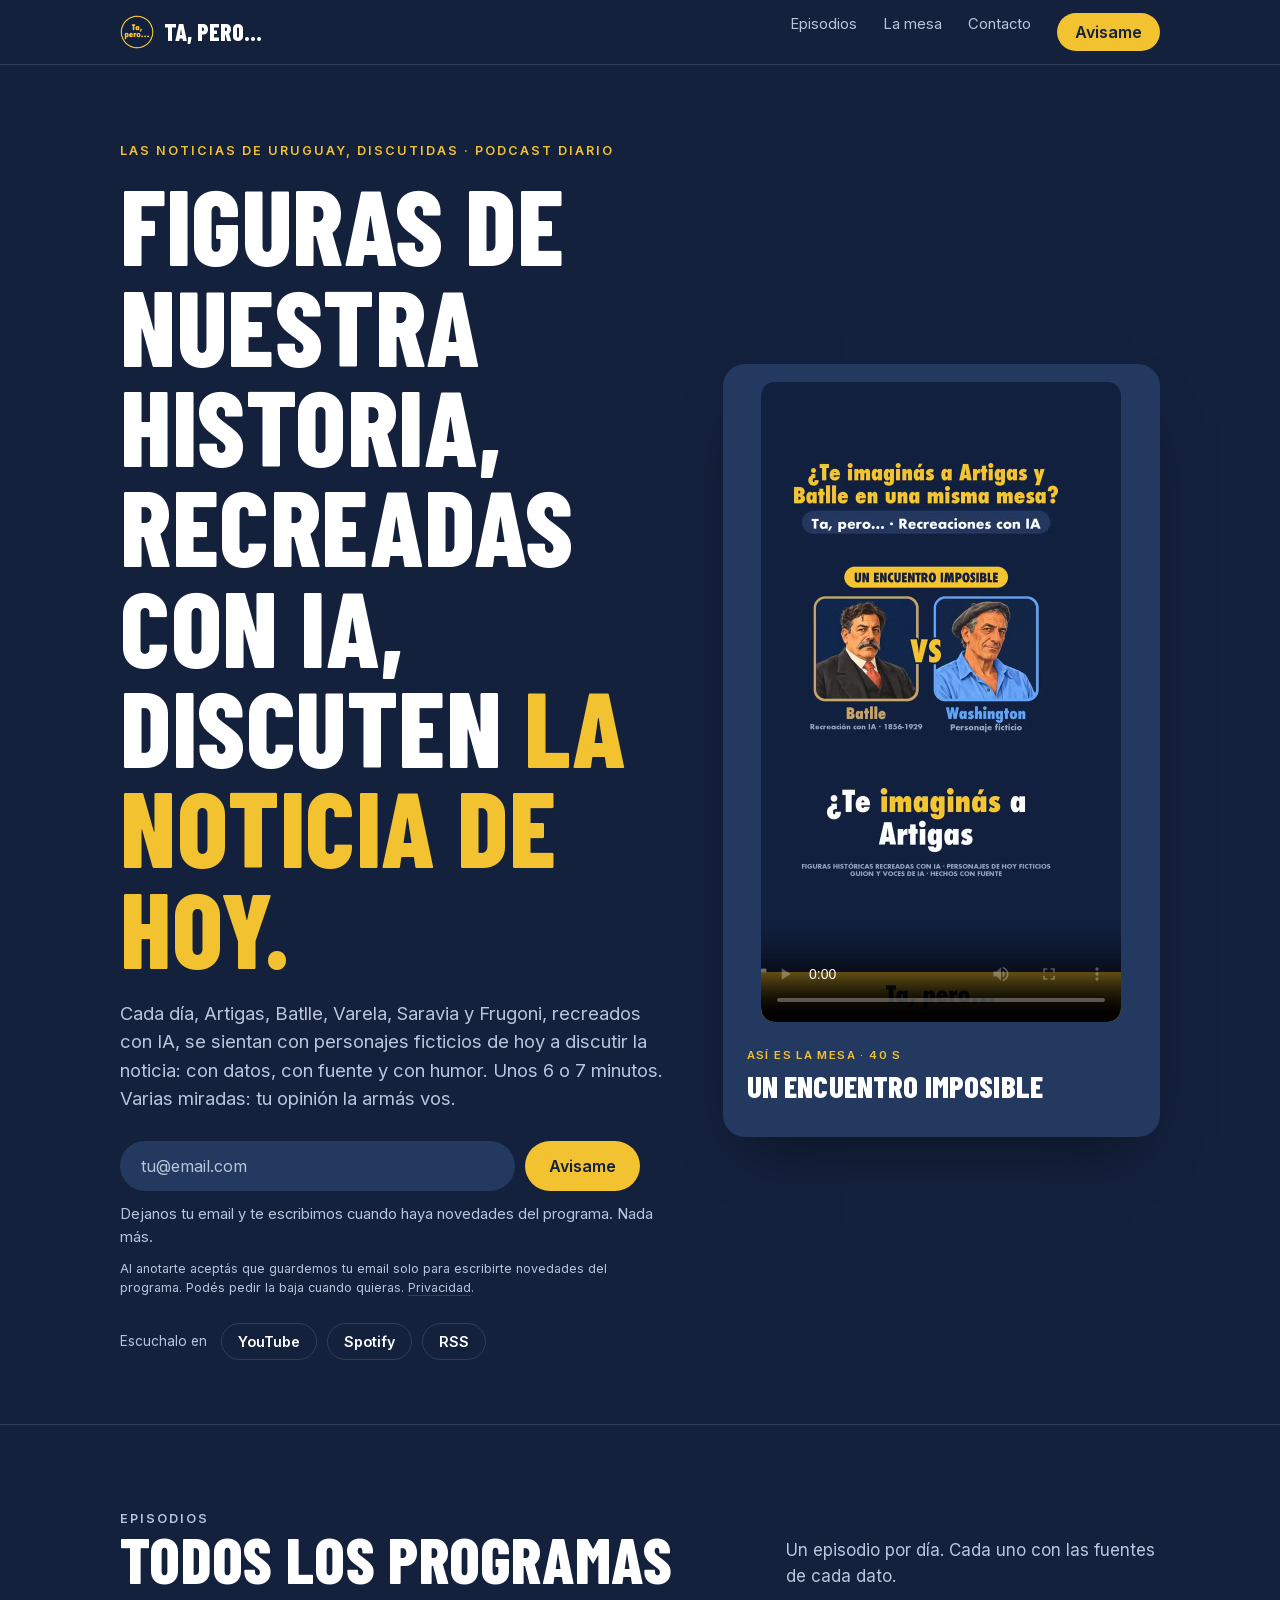
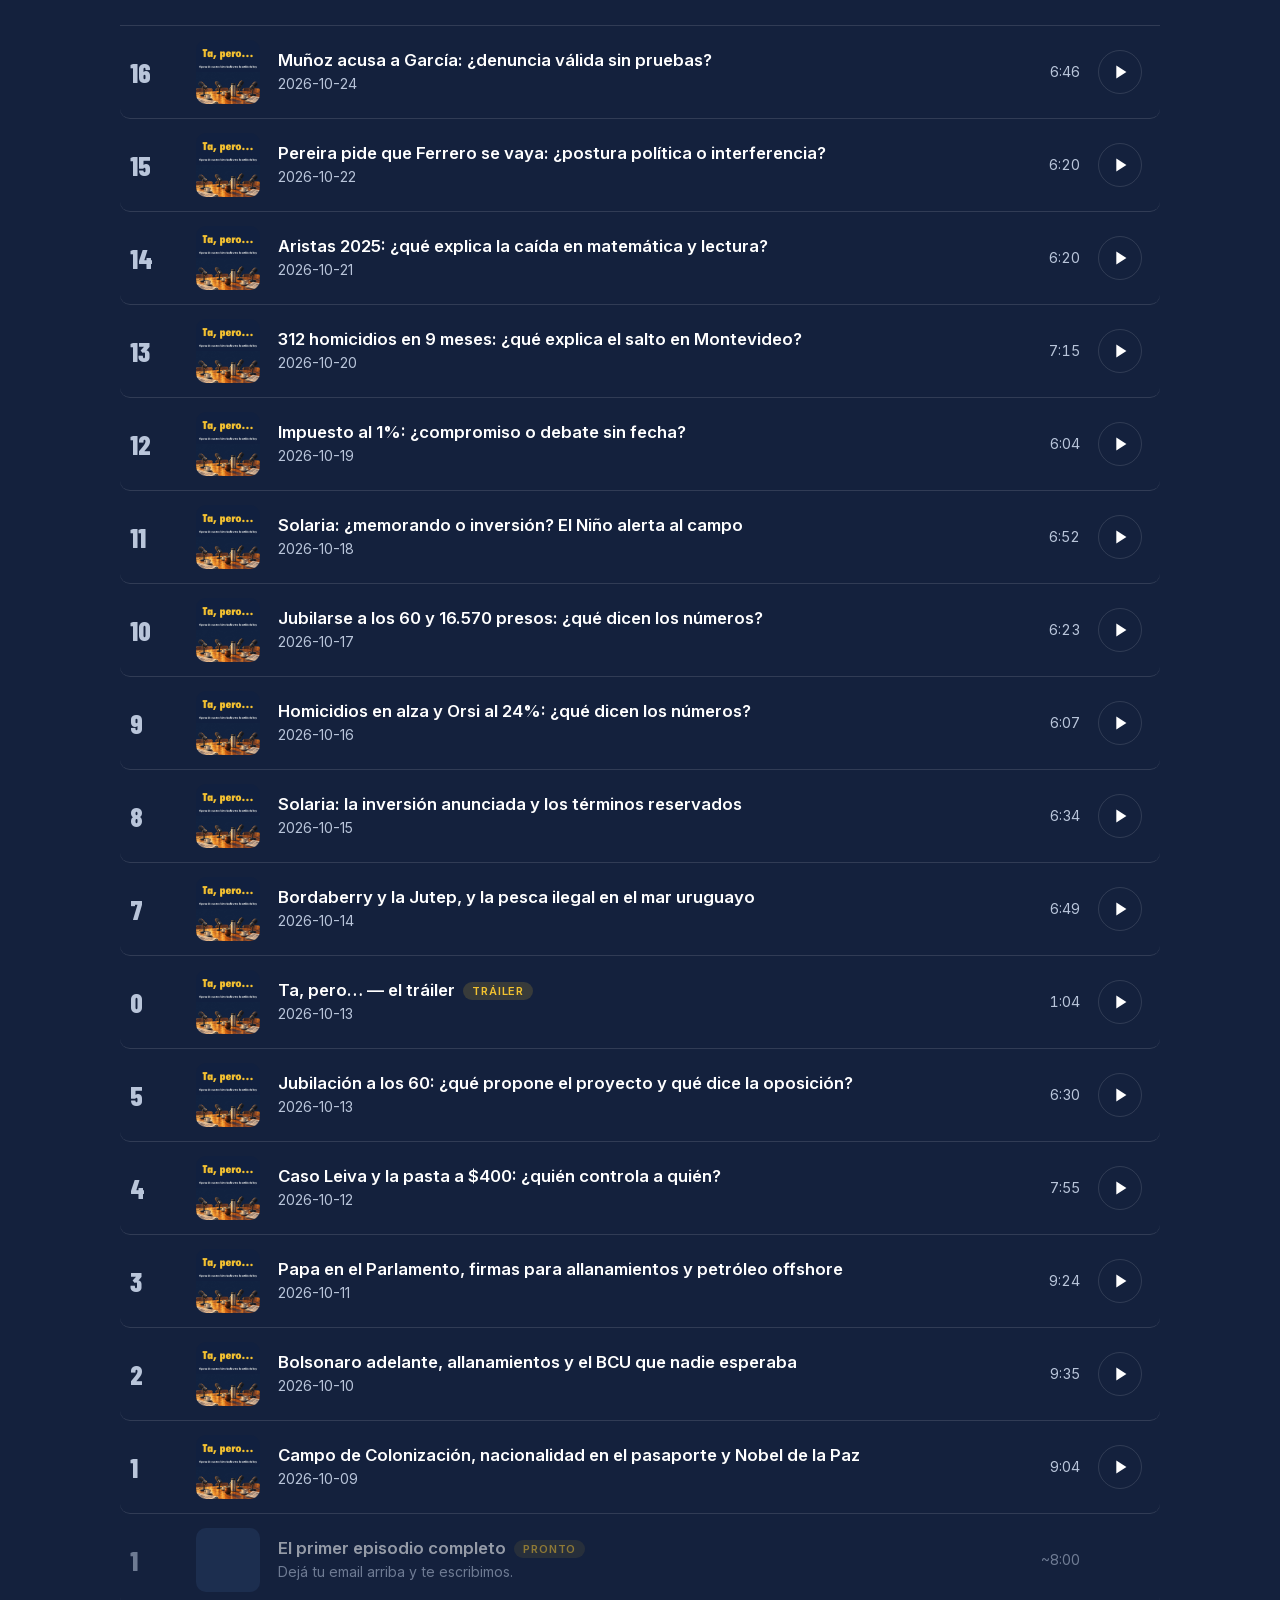
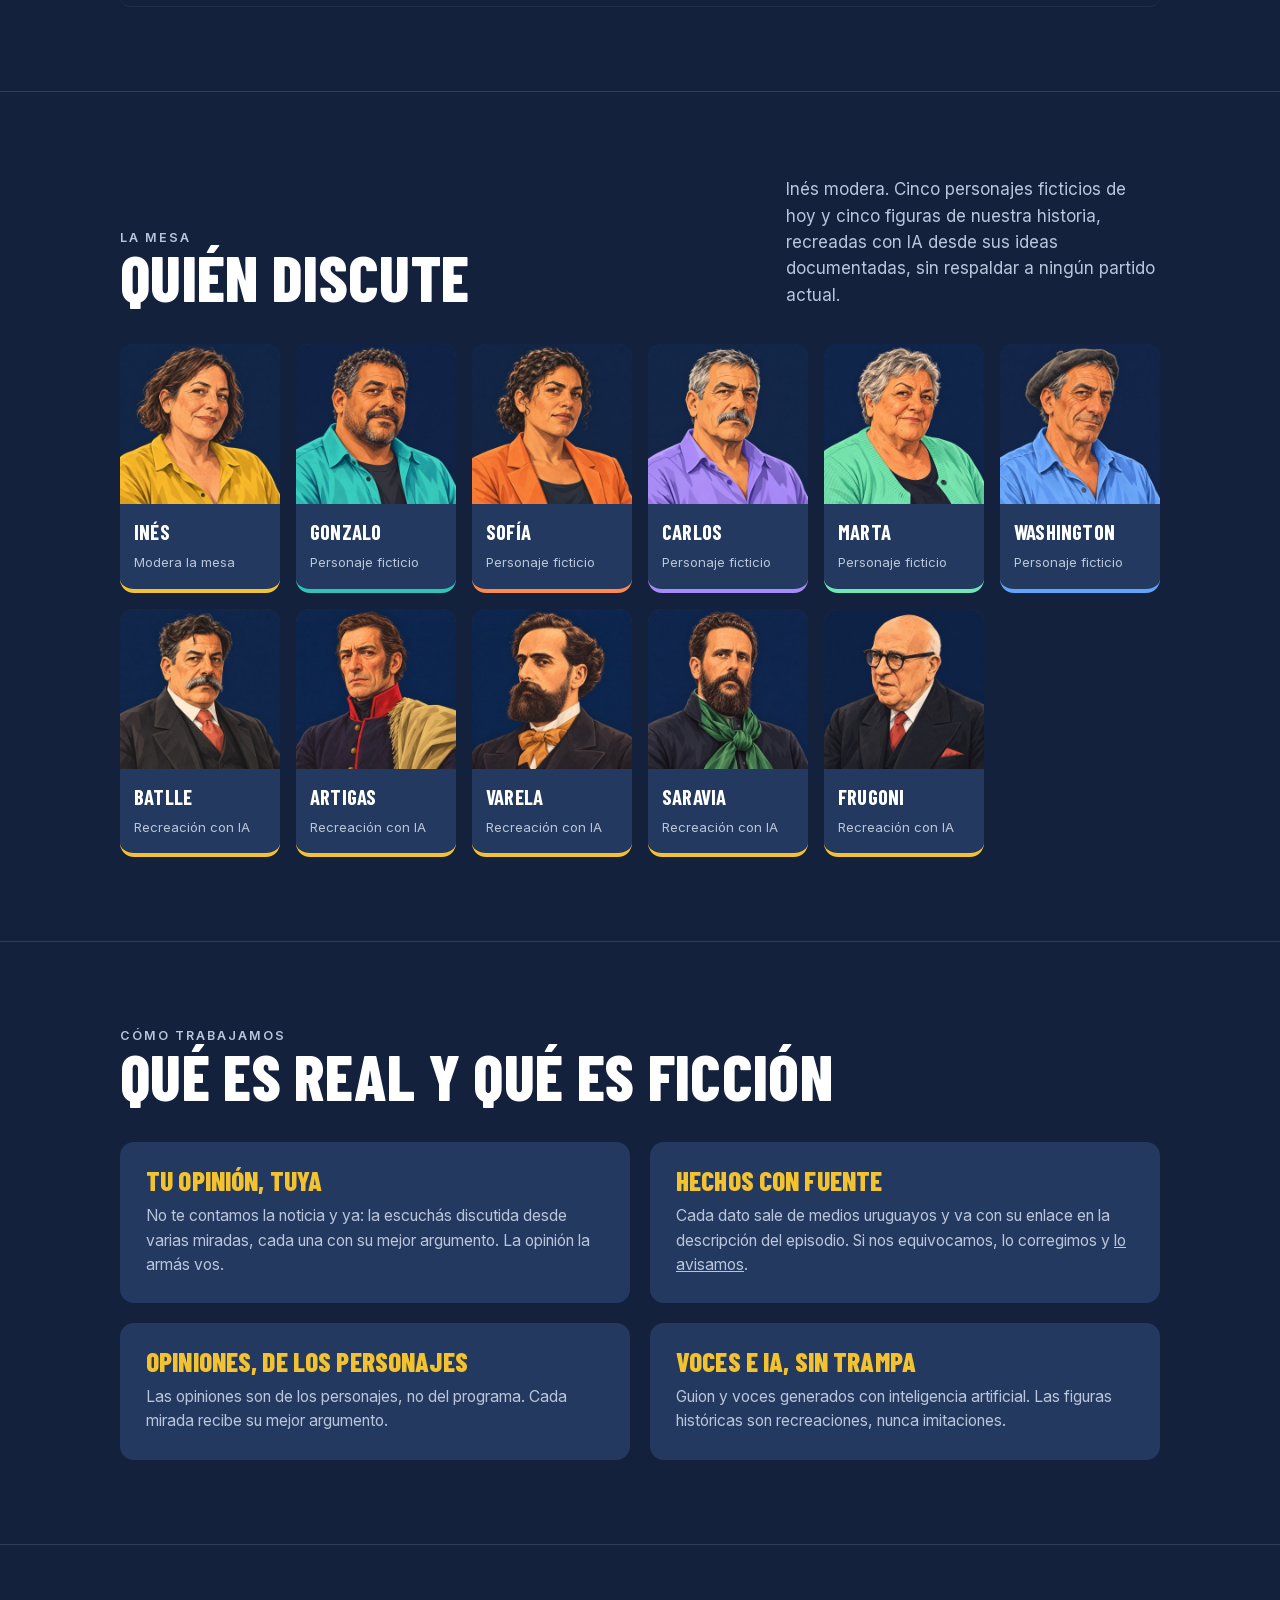
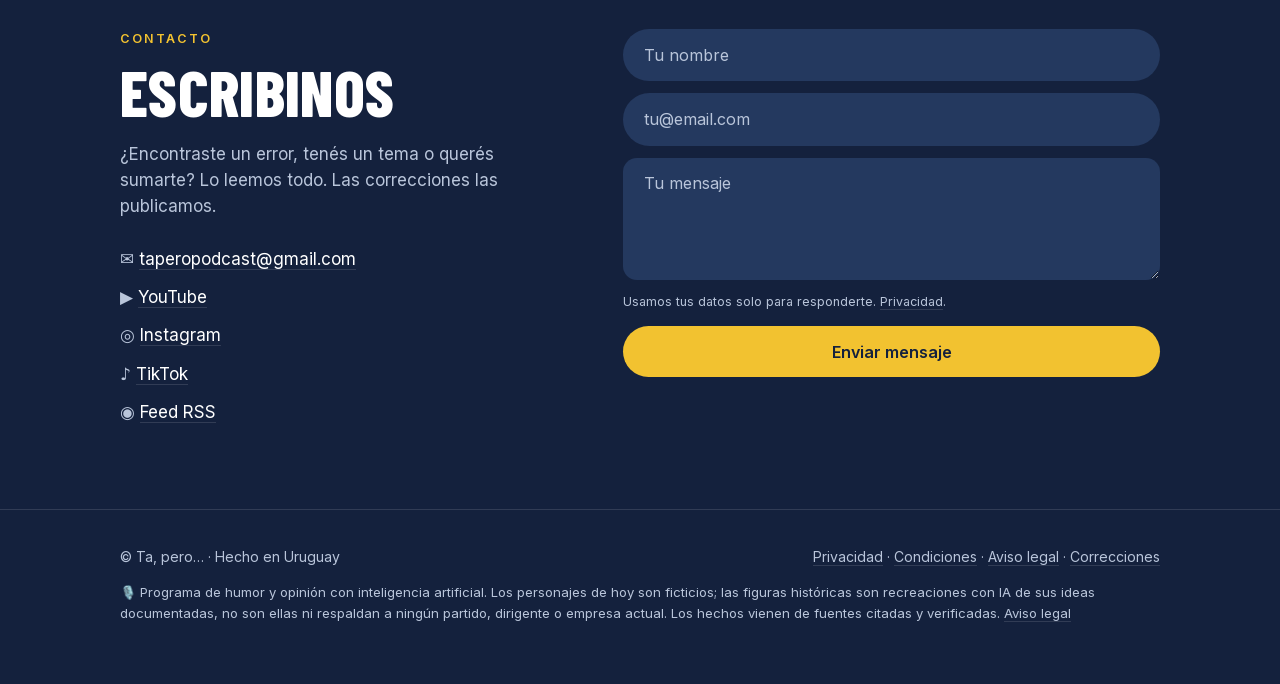
==== commit c6b7bc95: "sitio: landing actualizada" ====
--- a/index.html
+++ b/index.html
@@ -141,6 +141,22 @@
 footer .wrap{display:flex;justify-content:space-between;gap:16px;flex-wrap:wrap}
 footer a{text-decoration:none;border-bottom:1px solid var(--linea)}
 .ia{margin-top:14px;font-size:.82rem}
+/* puerta: el mail antes de escuchar (dueño, 2026-10-23) */
+.puerta{position:fixed;inset:0;z-index:50;display:grid;place-items:center;padding:16px;background:rgba(8,14,28,.72);backdrop-filter:blur(6px);-webkit-backdrop-filter:blur(6px)}
+.puerta[hidden]{display:none}
+.puerta .caja{position:relative;width:100%;max-width:440px;background:var(--superficie);border:1px solid var(--linea);border-radius:22px;padding:30px 26px 24px;box-shadow:0 40px 80px -30px rgba(0,0,0,.7);animation:subir .22s ease-out}
+@keyframes subir{from{opacity:0;transform:translateY(12px)}to{opacity:1;transform:none}}
+.puerta .cerrar{position:absolute;top:12px;right:12px;width:36px;height:36px;border-radius:50%;border:0;background:transparent;color:var(--suave);font-size:1.4rem;cursor:pointer}
+.puerta .cerrar:hover{color:var(--texto);background:var(--linea)}
+.puerta img{width:56px;height:56px;border-radius:12px;display:block;margin-bottom:16px}
+.puerta h2{font-family:var(--titulo);text-transform:uppercase;font-size:1.9rem;line-height:1;margin:0 0 10px}
+.puerta h2 em{font-style:normal;color:var(--marca)}
+.puerta p.sub{color:var(--suave);margin:0 0 18px;font-size:.98rem}
+.puerta input[type=email]{width:100%;margin-bottom:12px;background:var(--fondo);border-color:var(--linea)}
+.puerta label.acepto{display:flex;gap:10px;align-items:flex-start;font-size:.84rem;color:var(--suave);margin:4px 0 16px;cursor:pointer}
+.puerta label.acepto input{width:18px;height:18px;padding:0;margin:2px 0 0;border-radius:4px;accent-color:var(--marca);flex:none}
+.puerta .btn{width:100%}
+.puerta .msg{text-align:center}
 </style>
 </head>
 <body>
@@ -230,7 +246,7 @@
     </div>
     <div class="pilares">
       <div class="pilar"><h3>Tu opinión, tuya</h3><p>No te contamos la noticia y ya: la escuchás discutida desde varias miradas, cada una con su mejor argumento. La opinión la armás vos.</p></div>
-      <div class="pilar"><h3>Hechos con fuente</h3><p>Cada dato sale de medios uruguayos y va con su enlace en la descripción del episodio. Si nos equivocamos, lo corregimos y lo avisamos.</p></div>
+      <div class="pilar"><h3>Hechos con fuente</h3><p>Cada dato sale de medios uruguayos y va con su enlace en la descripción del episodio. Si nos equivocamos, lo corregimos y <a href="correcciones.html">lo avisamos</a>.</p></div>
       <div class="pilar"><h3>Opiniones, de los personajes</h3><p>Las opiniones son de los personajes, no del programa. Cada mirada recibe su mejor argumento.</p></div>
       <div class="pilar"><h3>Voces e IA, sin trampa</h3><p>Guion y voces generados con inteligencia artificial. Las figuras históricas son recreaciones, nunca imitaciones.</p></div>
     </div>
@@ -267,11 +283,26 @@
 <footer>
   <div class="wrap">
     <span>© Ta, pero… · Hecho en Uruguay</span>
-    <span><a href="privacidad.html">Privacidad</a> · <a href="terminos.html">Condiciones</a> · <a href="aviso-legal.html">Aviso legal</a></span>
+    <span><a href="privacidad.html">Privacidad</a> · <a href="terminos.html">Condiciones</a> · <a href="aviso-legal.html">Aviso legal</a> · <a href="correcciones.html">Correcciones</a></span>
   </div>
   <div class="wrap"><p class="ia">🎙️ Programa de humor y opinión con inteligencia artificial. Los personajes de hoy son ficticios; las figuras históricas son recreaciones con IA de sus ideas documentadas, no son ellas ni respaldan a ningún partido, dirigente o empresa actual. Los hechos vienen de fuentes citadas y verificadas. <a href="aviso-legal.html">Aviso legal</a></p></div>
 </footer>
 
+<div class="puerta" id="puerta" role="dialog" aria-modal="true" aria-labelledby="puerta-titulo" hidden>
+  <div class="caja">
+    <button class="cerrar" type="button" id="puerta-cerrar" aria-label="Cerrar">×</button>
+    <img src="icono.jpg" alt="">
+    <h2 id="puerta-titulo">Antes de <em>darle play</em></h2>
+    <p class="sub">Dejanos tu email para escuchar. Te avisamos cuando sale cada episodio, nada más.</p>
+    <form id="form-puerta" novalidate>
+      <input type="email" name="email" placeholder="tu@email.com" autocomplete="email" required aria-label="Tu email">
+      <input class="honey" type="text" name="web" tabindex="-1" autocomplete="off" aria-hidden="true">
+      <label class="acepto"><input type="checkbox" name="acepto"> <span>Acepto que guarden mi email solo para escribirme novedades del programa. Puedo pedir la baja cuando quiera. <a href="privacidad.html" target="_blank" rel="noopener">Privacidad</a>.</span></label>
+      <button class="btn btn-marca" type="submit">Escuchar</button>
+      <p class="msg" id="msg-puerta" role="status"></p>
+    </form>
+  </div>
+</div>
 <audio id="audio" preload="none"></audio>
 
 <script>
@@ -379,7 +410,10 @@
   var $ = function(s){return document.querySelector(s)};
   var audio = $("#audio");
   var tvideo = $("#trailer");
-  tvideo.addEventListener("play",function(){audio.pause(); medir("play","video-portada")});
+  tvideo.addEventListener("play",function(){
+    if(!abierta()){tvideo.pause(); return pedirMail(function(){tvideo.play()})}
+    audio.pause(); medir("play","video-portada");
+  });
   tvideo.addEventListener("timeupdate",function(){hito("video","portada",tvideo.currentTime,tvideo.duration)});
   var ICON_PLAY = '<svg viewBox="0 0 24 24"><path d="M8 5v14l11-7z"/></svg>';
   var ICON_PAUSE = '<svg viewBox="0 0 24 24"><path d="M6 5h4v14H6zm8 0h4v14h-4z"/></svg>';
@@ -416,6 +450,7 @@
   function reproducir(i){
     var e = window._reales && window._reales[i];
     if(!e) return;
+    if(!abierta()) return pedirMail(function(){reproducir(i)});
     if(actual===i && !audio.paused){audio.pause();return}
     if(actual!==i){audio.src = BASE+"audio/"+e.archivo; actual = i}
     tvideo.pause();
@@ -448,6 +483,42 @@
     if(e) hito("escucha", e.guid || e.titulo, audio.currentTime, audio.duration);
   });
   cargar().then(function(d){episodios = d; render()});
+
+  // ---- puerta: el mail antes de escuchar (dueño, 2026-10-23: obligatorio, y medir si sirve) ----
+  // Lo único que se guarda en el navegador es que ya dejó el mail (no el mail), para no volver a pedirlo.
+  // Eventos «puerta»: mostrada (vio la ventana), mail (lo dejó y escucha), cerrada (se fue sin dejarlo).
+  var PUERTA = "tapero_puerta", luego = null, mostrada = false;
+  function abierta(){try{return localStorage.getItem(PUERTA)==="1"}catch(e){return false}}
+  function abrir(){try{localStorage.setItem(PUERTA,"1")}catch(e){}}
+  var puerta = $("#puerta"), formP = $("#form-puerta");
+  function pedirMail(despues){
+    luego = despues;
+    $("#msg-puerta").textContent = ""; $("#msg-puerta").className = "msg";
+    puerta.hidden = false;
+    document.body.style.overflow = "hidden";
+    if(!mostrada){mostrada = true; medir("puerta","mostrada")}
+    setTimeout(function(){formP.email.focus()}, 50);
+  }
+  function cerrarPuerta(dejo){
+    puerta.hidden = true;
+    document.body.style.overflow = "";
+    if(!dejo) medir("puerta","cerrada");
+  }
+  $("#puerta-cerrar").addEventListener("click",function(){cerrarPuerta(false)});
+  puerta.addEventListener("click",function(ev){if(ev.target===puerta) cerrarPuerta(false)});
+  document.addEventListener("keydown",function(ev){if(ev.key==="Escape" && !puerta.hidden) cerrarPuerta(false)});
+  formP.addEventListener("submit",function(ev){
+    ev.preventDefault();
+    var msg = $("#msg-puerta"), email = formP.email.value.trim();
+    if(formP.web.value) return;
+    if(!emailOk(email)){msg.className="msg error";msg.textContent="Revisá el email: parece incompleto.";return}
+    if(!formP.acepto.checked){msg.className="msg error";msg.textContent="Marcá la casilla para aceptar.";return}
+    enviar("avisos",{email:email,origen:"puerta"},msg,"¡Listo! Arranca ya.").then(function(ok){
+      if(!ok) return;
+      abrir(); medir("puerta","mail"); formP.reset();
+      setTimeout(function(){cerrarPuerta(true); if(luego) luego()}, 500);
+    });
+  });
 
   // ---- botones de plataforma ----
   (function(){
@@ -495,7 +566,7 @@
     var f = ev.target, msg = $("#msg-aviso"), email = f.email.value.trim();
     if(f.web.value) return;
     if(!emailOk(email)){msg.className="msg error";msg.textContent="Revisá el email: parece incompleto.";return}
-    enviar("avisos",{email:email,origen:"landing"},msg,"¡Listo! Te escribimos cuando haya novedades.").then(function(ok){if(ok){f.reset(); medir("aviso")}});
+    enviar("avisos",{email:email,origen:"landing"},msg,"¡Listo! Te escribimos cuando haya novedades.").then(function(ok){if(ok){f.reset(); abrir(); medir("aviso")}});
   });
   $("#form-contacto").addEventListener("submit",function(ev){
     ev.preventDefault();
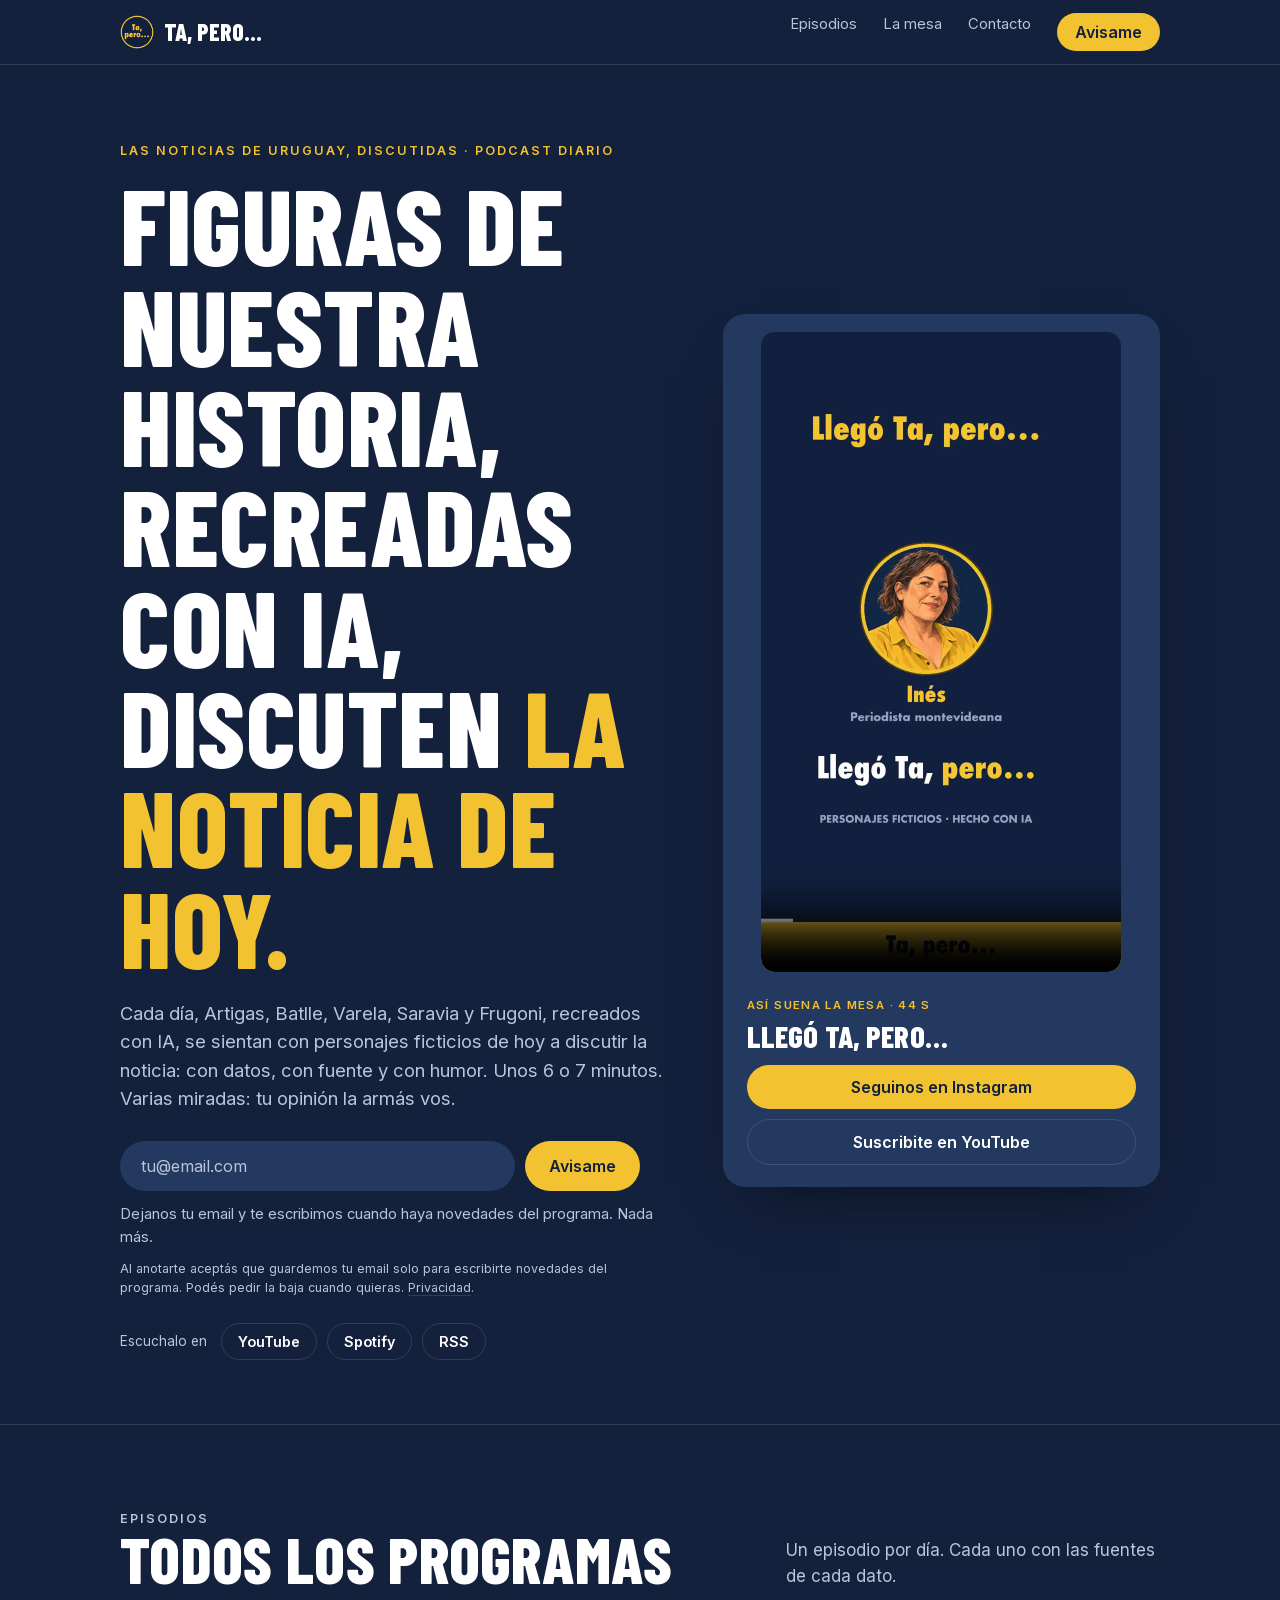
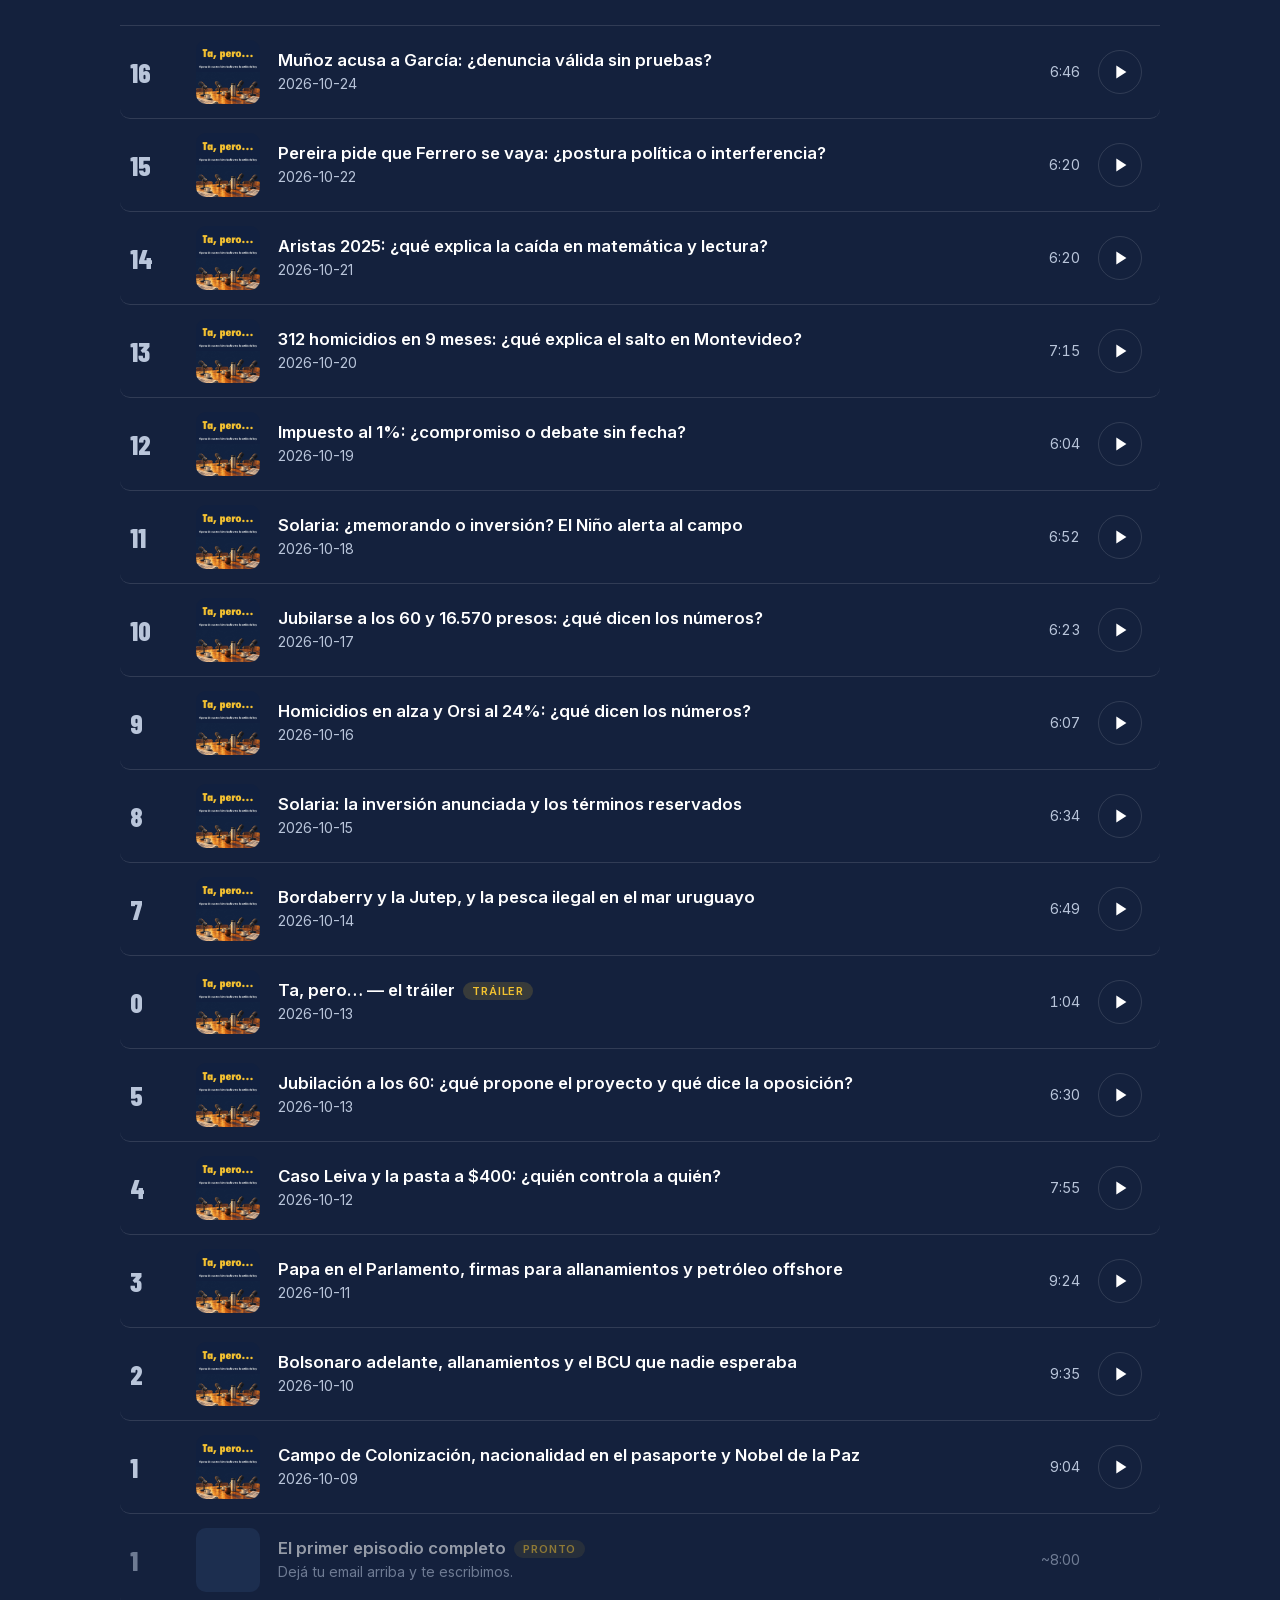
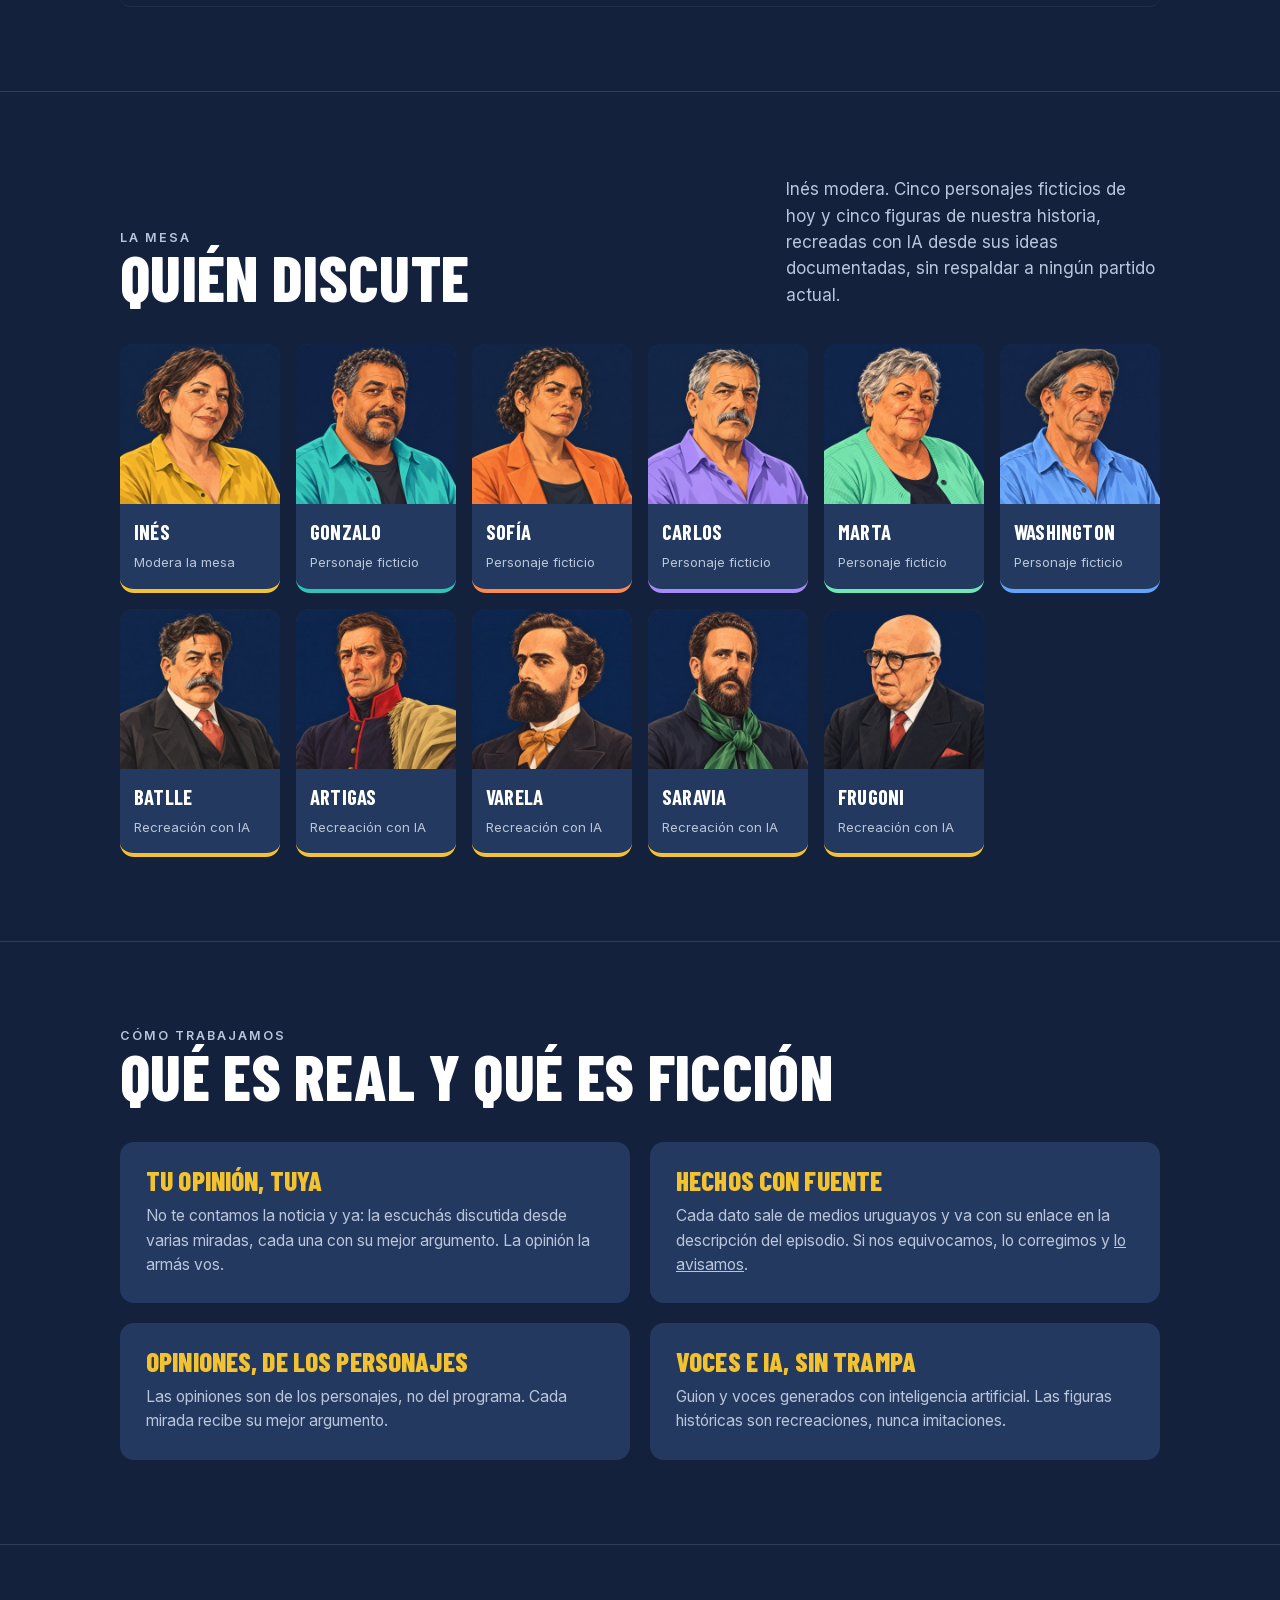
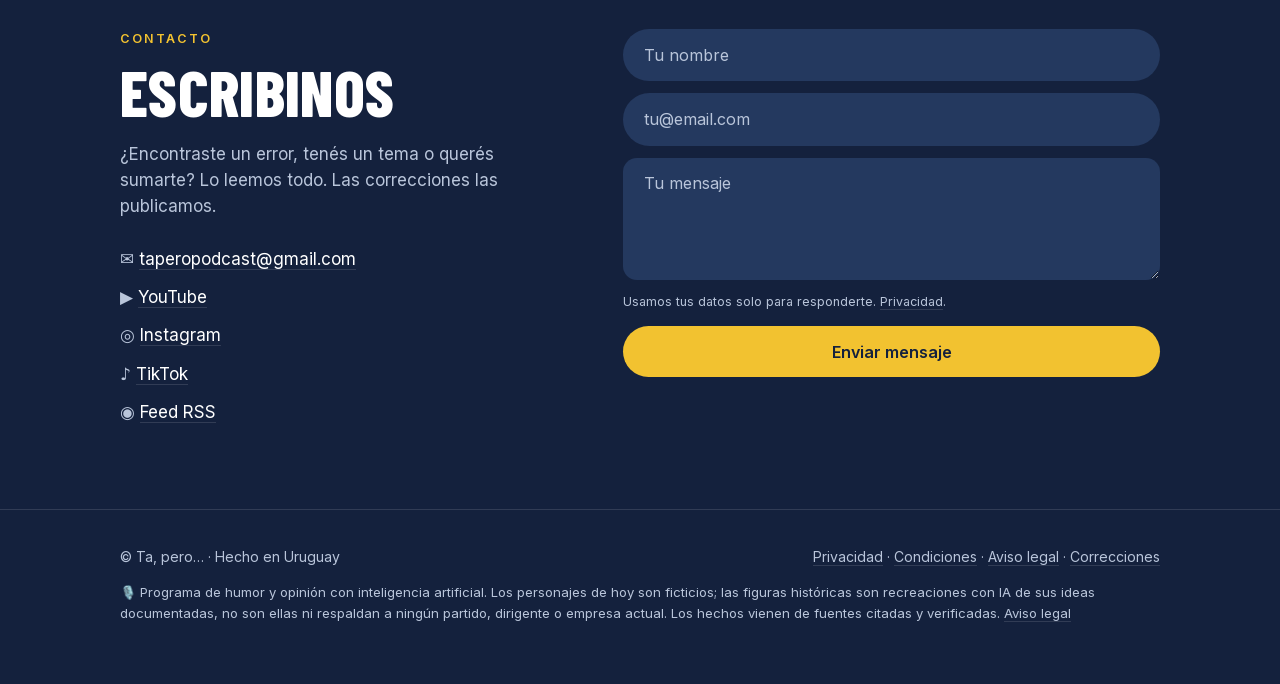
==== commit 923dbf07: "sitio: landing actualizada" ====
--- a/index.html
+++ b/index.html
@@ -56,6 +56,8 @@
 .btn-marca:hover{transform:translateY(-1px);background:#ffd43d}
 .btn-borde{border:1.5px solid var(--linea);color:var(--texto);background:transparent}
 .btn-borde:hover{border-color:var(--marca);color:var(--marca)}
+.seguinos{display:flex;flex-wrap:wrap;gap:10px;margin-top:14px}
+.seguinos .btn{flex:1 1 200px;padding:12px 18px}
 input,textarea{width:100%;font:1rem var(--cuerpo);color:var(--texto);background:var(--superficie);border:1.5px solid transparent;border-radius:999px;padding:14px 20px;outline:none;transition:border-color .15s}
 textarea{border-radius:var(--radio);resize:vertical;min-height:120px}
 input:focus,textarea:focus{border-color:var(--marca)}
@@ -191,10 +193,14 @@
     </div>
 
     <div class="player" aria-label="Episodio destacado">
-      <video class="portada vertical" id="trailer" controls playsinline preload="metadata" poster="promo/poster.jpg" src="promo/encuentro.mp4" aria-label="Video: un encuentro imposible, así es Ta, pero…"></video>
+      <video class="portada vertical" id="trailer" controls playsinline preload="metadata" poster="promo/lanzamiento.jpg" src="promo/lanzamiento.mp4" aria-label="Video: llegó Ta, pero…, así suena la mesa"></video>
       <div class="info">
-        <small id="dest-etq">Así es la mesa · 40 s</small>
-        <h3 id="dest-titulo">Un encuentro imposible</h3>
+        <small id="dest-etq">Así suena la mesa · 44 s</small>
+        <h3 id="dest-titulo">Llegó Ta, pero…</h3>
+        <div class="seguinos">
+          <a class="btn btn-marca" id="seguir-ig" href="https://www.instagram.com/taperopodcast/" target="_blank" rel="noopener">Seguinos en Instagram</a>
+          <a class="btn btn-borde" id="seguir-yt" href="https://www.youtube.com/@taperopodcast?sub_confirmation=1" target="_blank" rel="noopener">Suscribite en YouTube</a>
+        </div>
         <div class="barra" hidden>
           <button class="play" id="dest-play" aria-label="Reproducir"><svg viewBox="0 0 24 24"><path d="M8 5v14l11-7z"/></svg></button>
           <div class="progreso">
@@ -396,6 +402,7 @@
   document.addEventListener("click",function(ev){
     var a = ev.target.closest && ev.target.closest("a[href]");
     if(!a || a.closest("#escuchar")) return;
+    if(/^seguir-/.test(a.id)) return medir("clic", a.id);  // botones debajo del video de portada
     var h = a.getAttribute("href");
     if(/^mailto:/.test(h)) return medir("clic","mailto");
     if(/feed\.xml$/.test(h)) return medir("clic","rss");
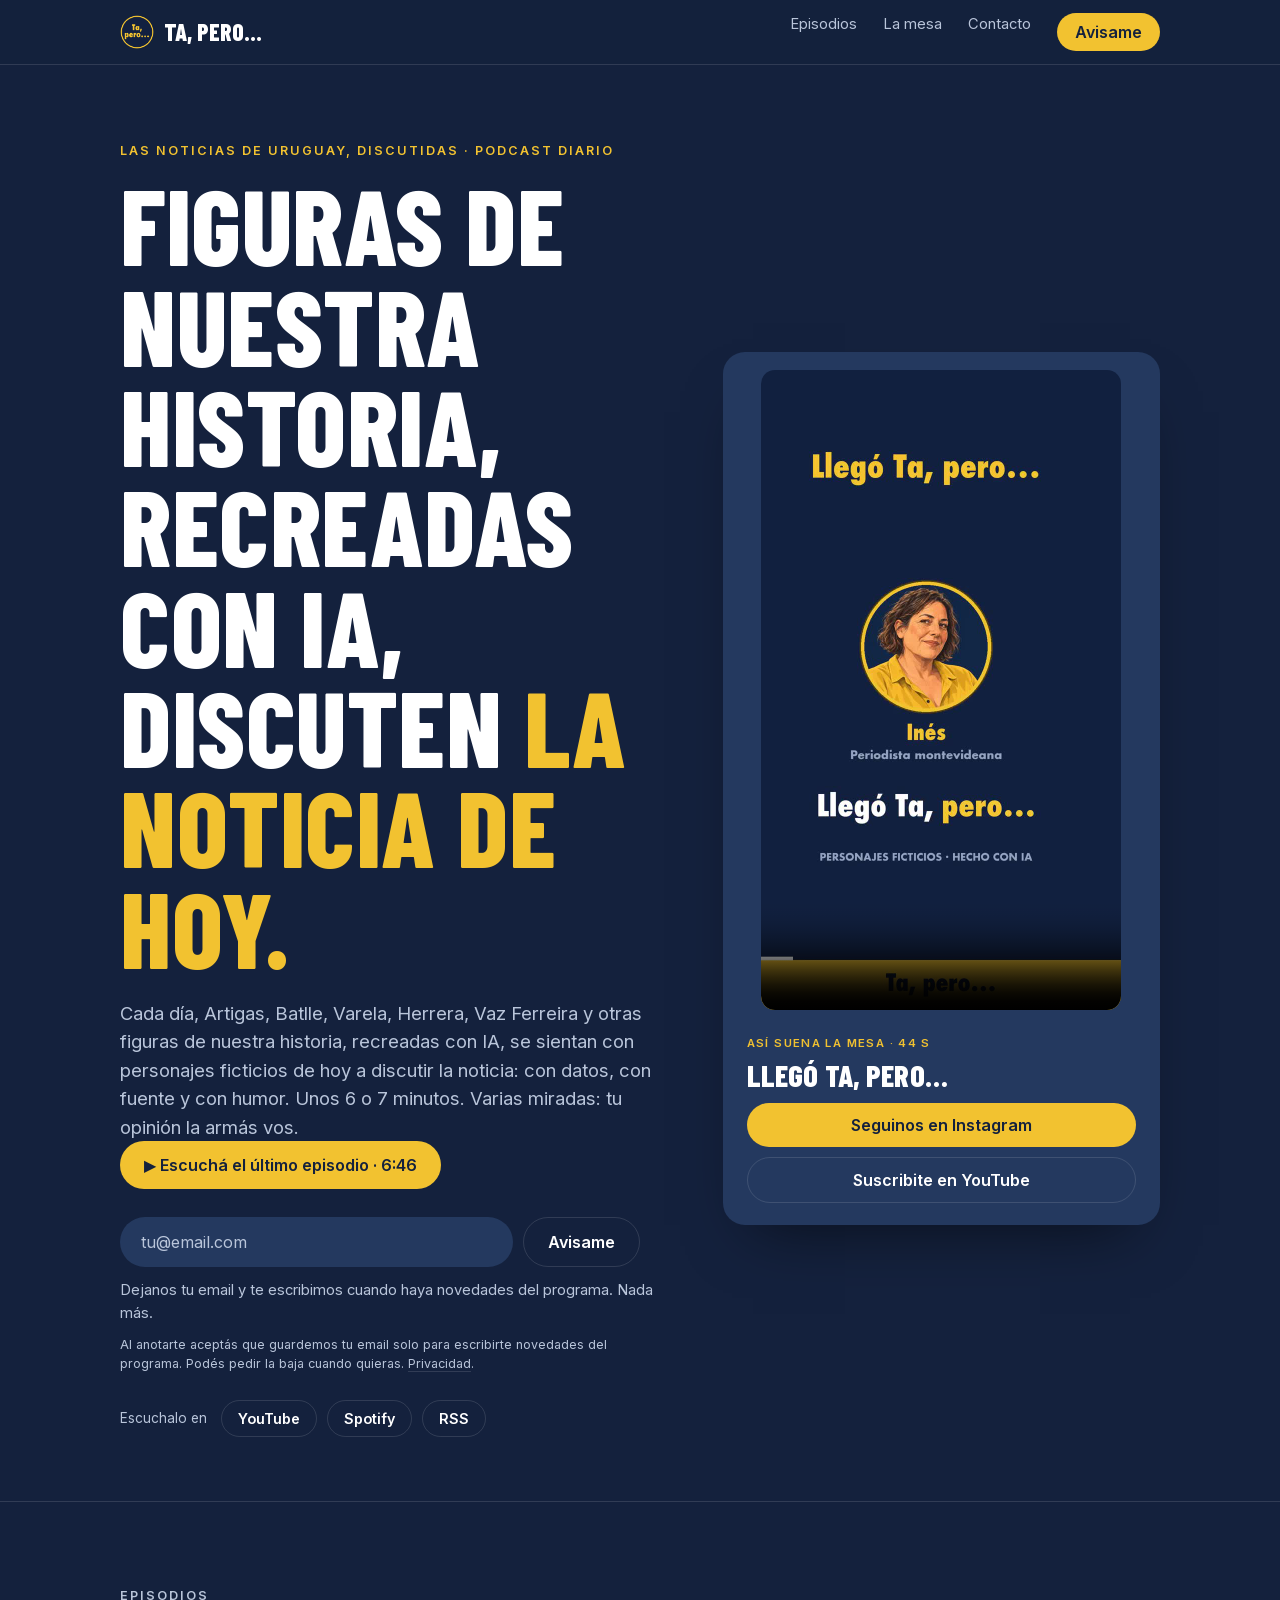
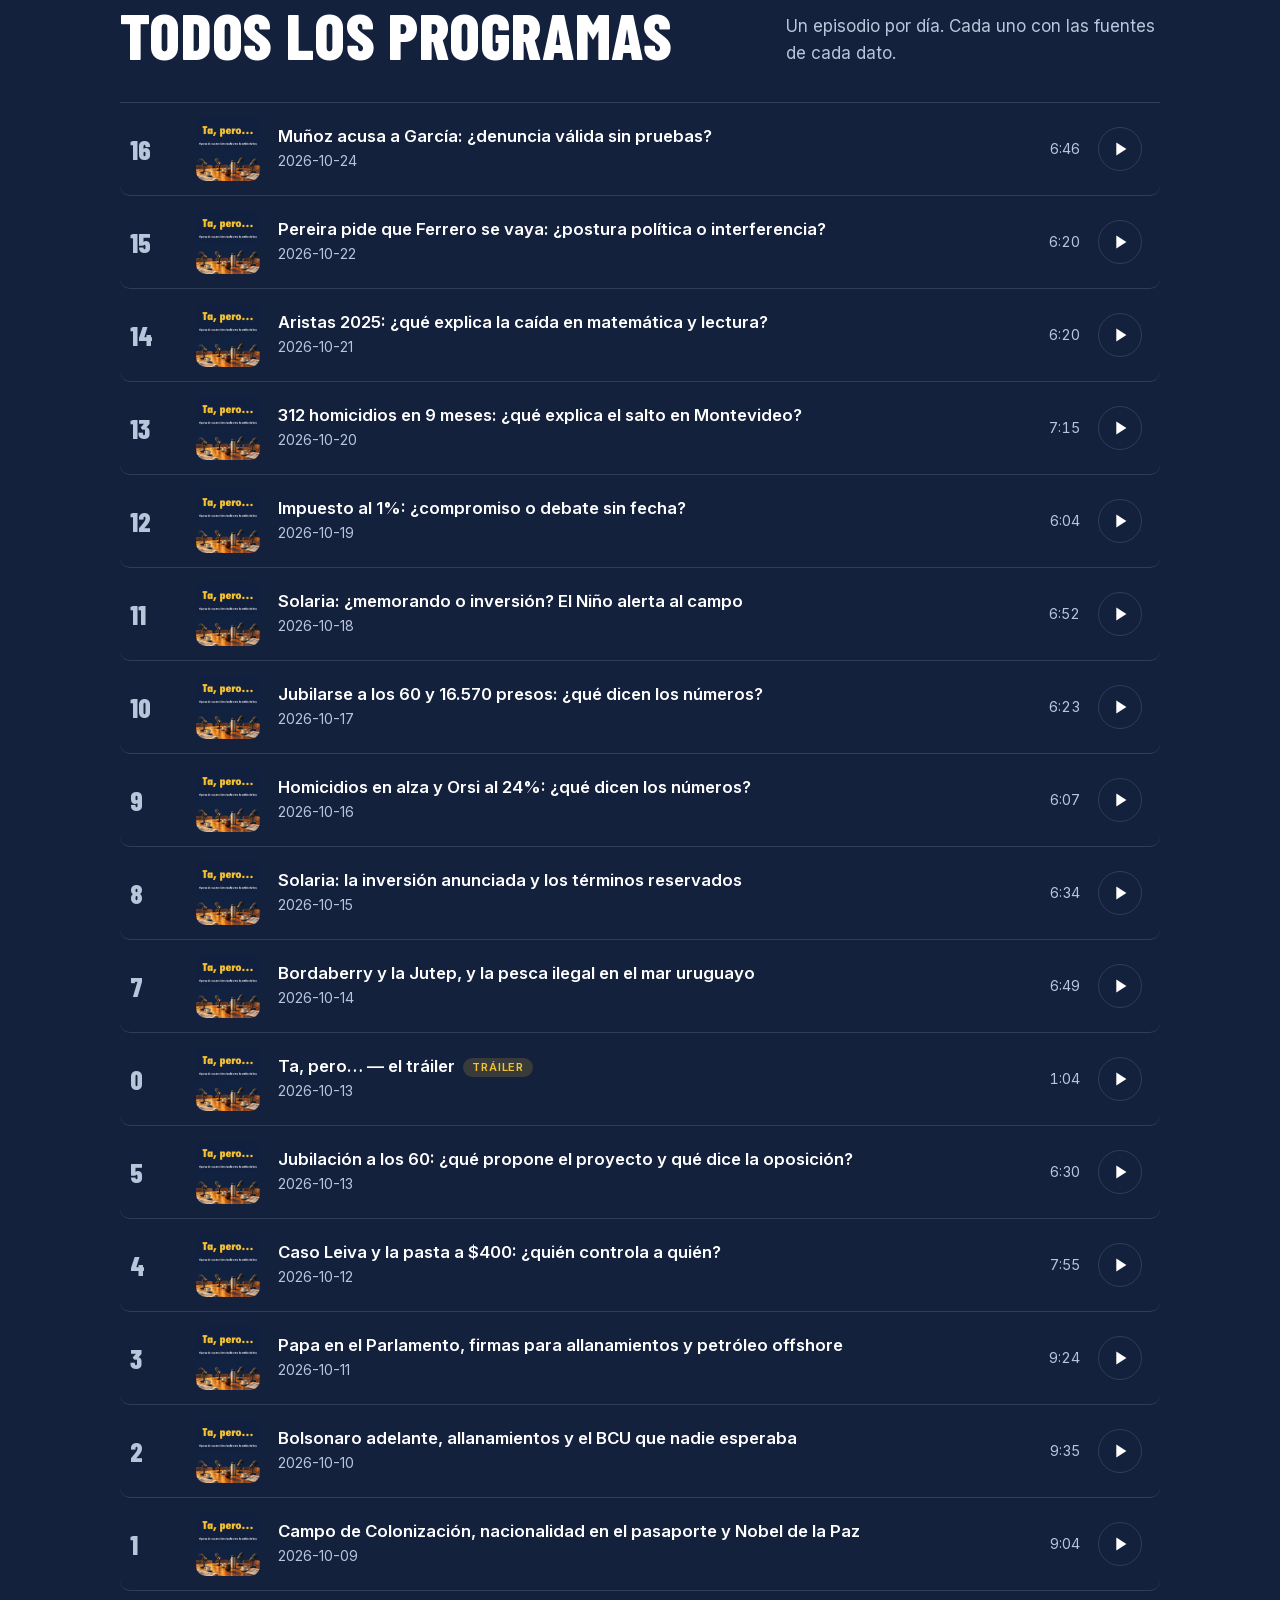
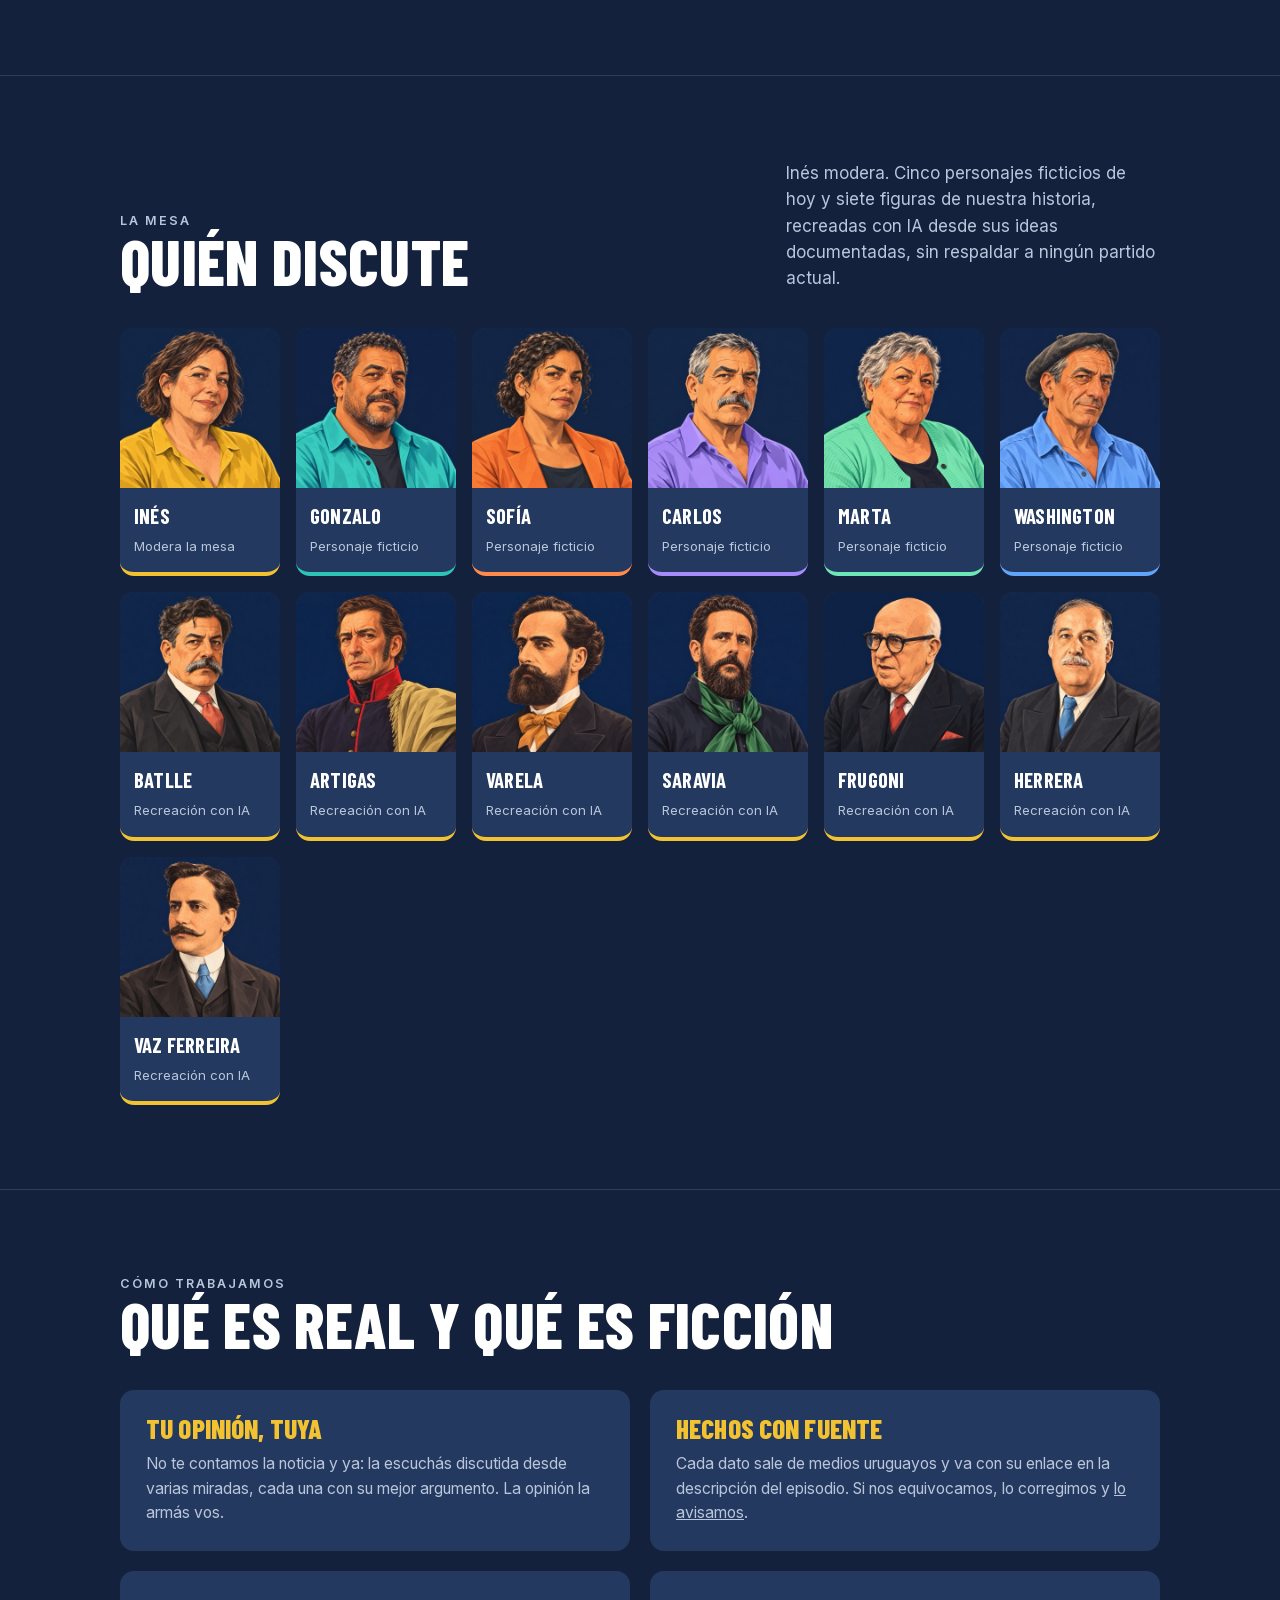
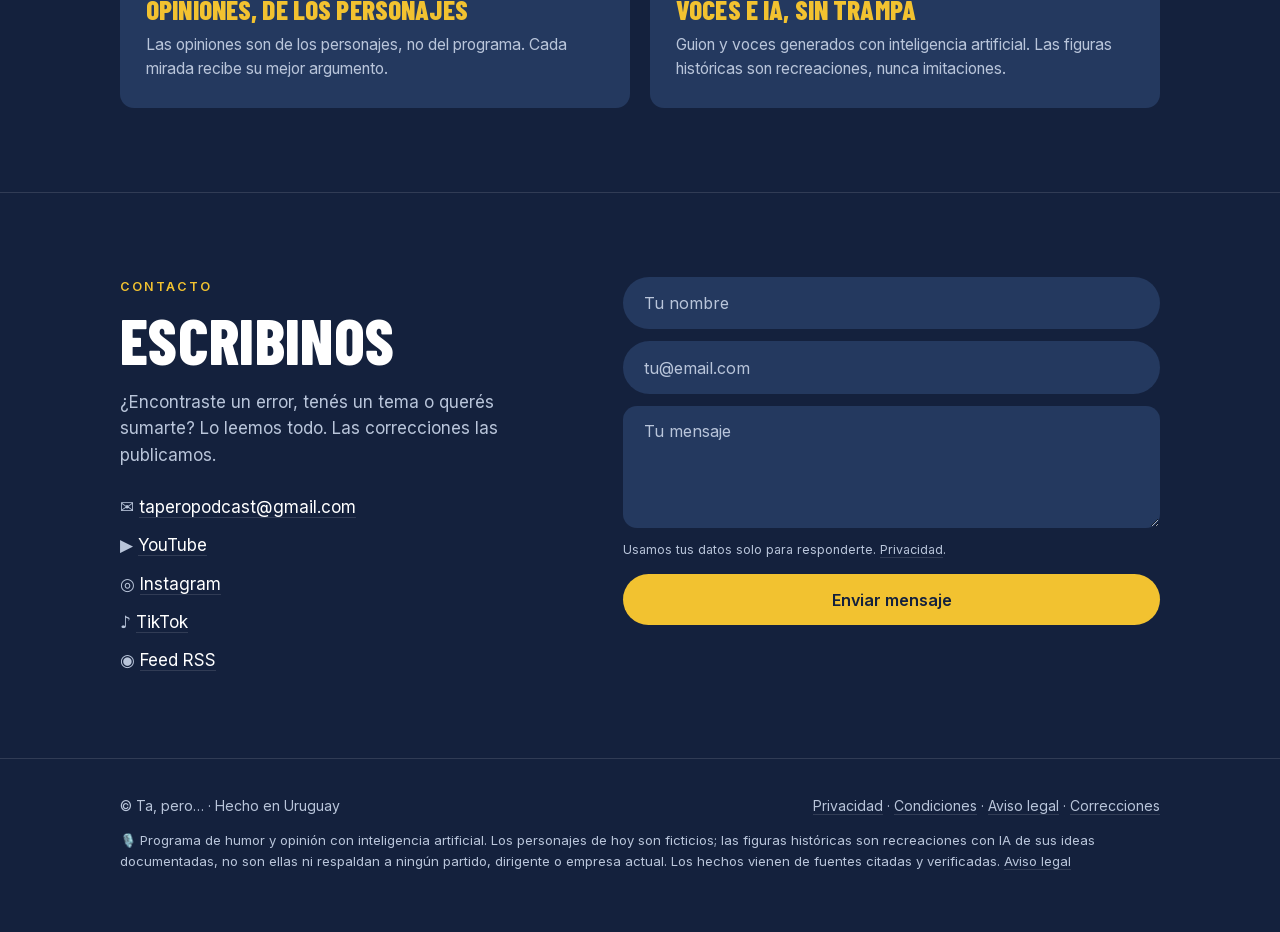
==== commit 6b992914: "sitio: landing actualizada" ====
--- a/index.html
+++ b/index.html
@@ -181,11 +181,12 @@
     <div>
       <p class="eyebrow">Las noticias de Uruguay, discutidas · Podcast diario</p>
       <h1>Figuras de nuestra historia, recreadas con IA, discuten <em>la noticia de hoy.</em></h1>
-      <p class="lead">Cada día, Artigas, Batlle, Varela, Saravia y Frugoni, recreados con IA, se sientan con personajes ficticios de hoy a discutir la noticia: con datos, con fuente y con humor. Unos 6 o 7 minutos. Varias miradas: tu opinión la armás vos.</p>
+      <p class="lead">Cada día, Artigas, Batlle, Varela, Herrera, Vaz Ferreira y otras figuras de nuestra historia, recreadas con IA, se sientan con personajes ficticios de hoy a discutir la noticia: con datos, con fuente y con humor. Unos 6 o 7 minutos. Varias miradas: tu opinión la armás vos.</p>
+      <p style="margin:0 0 18px"><button class="btn btn-marca" id="escuchar-hoy" type="button" hidden>▶ Escuchá el episodio de hoy</button></p>
       <form class="suscribir" id="form-aviso" novalidate>
         <input type="email" name="email" placeholder="tu@email.com" autocomplete="email" required aria-label="Tu email">
         <input class="honey" type="text" name="web" tabindex="-1" autocomplete="off" aria-hidden="true">
-        <button class="btn btn-marca" type="submit">Avisame</button>
+        <button class="btn btn-borde" type="submit">Avisame</button>
       </form>
       <p class="msg" id="msg-aviso" role="status">Dejanos tu email y te escribimos cuando haya novedades del programa. Nada más.</p>
       <p class="consent">Al anotarte aceptás que guardemos tu email solo para escribirte novedades del programa. Podés pedir la baja cuando quieras. <a href="privacidad.html">Privacidad</a>.</p>
@@ -227,7 +228,7 @@
   <div class="wrap">
     <div class="sec-head">
       <div><p class="eyebrow">La mesa</p><h2>Quién discute</h2></div>
-      <p>Inés modera. Cinco personajes ficticios de hoy y cinco figuras de nuestra historia, recreadas con IA desde sus ideas documentadas, sin respaldar a ningún partido actual.</p>
+      <p>Inés modera. Cinco personajes ficticios de hoy y siete figuras de nuestra historia, recreadas con IA desde sus ideas documentadas, sin respaldar a ningún partido actual.</p>
     </div>
     <div class="mesa">
       <div class="pj" style="--c:#F2C230"><img src="img/ines.jpg" alt="Inés" loading="lazy"><div><b>Inés</b><span>Modera la mesa</span></div></div>
@@ -241,6 +242,8 @@
       <div class="pj"><img src="img/varela.jpg" alt="Varela" loading="lazy"><div><b>Varela</b><span>Recreación con IA</span></div></div>
       <div class="pj"><img src="img/saravia.jpg" alt="Saravia" loading="lazy"><div><b>Saravia</b><span>Recreación con IA</span></div></div>
       <div class="pj"><img src="img/frugoni.jpg" alt="Frugoni" loading="lazy"><div><b>Frugoni</b><span>Recreación con IA</span></div></div>
+      <div class="pj"><img src="img/herrera.jpg" alt="Herrera" loading="lazy"><div><b>Herrera</b><span>Recreación con IA</span></div></div>
+      <div class="pj"><img src="img/vaz_ferreira.jpg" alt="Vaz Ferreira" loading="lazy"><div><b>Vaz Ferreira</b><span>Recreación con IA</span></div></div>
     </div>
   </div>
 </section>
@@ -298,13 +301,13 @@
   <div class="caja">
     <button class="cerrar" type="button" id="puerta-cerrar" aria-label="Cerrar">×</button>
     <img src="icono.jpg" alt="">
-    <h2 id="puerta-titulo">Antes de <em>darle play</em></h2>
-    <p class="sub">Dejanos tu email para escuchar. Te avisamos cuando sale cada episodio, nada más.</p>
+    <h2 id="puerta-titulo">¿Te sirvió? <em>Mañana hay otro</em></h2>
+    <p class="sub">Dejanos tu email y te avisamos cuando sale cada episodio. Nada más.</p>
     <form id="form-puerta" novalidate>
       <input type="email" name="email" placeholder="tu@email.com" autocomplete="email" required aria-label="Tu email">
       <input class="honey" type="text" name="web" tabindex="-1" autocomplete="off" aria-hidden="true">
       <label class="acepto"><input type="checkbox" name="acepto"> <span>Acepto que guarden mi email solo para escribirme novedades del programa. Puedo pedir la baja cuando quiera. <a href="privacidad.html" target="_blank" rel="noopener">Privacidad</a>.</span></label>
-      <button class="btn btn-marca" type="submit">Escuchar</button>
+      <button class="btn btn-marca" type="submit">Avisame</button>
       <p class="msg" id="msg-puerta" role="status"></p>
     </form>
   </div>
@@ -418,7 +421,6 @@
   var audio = $("#audio");
   var tvideo = $("#trailer");
   tvideo.addEventListener("play",function(){
-    if(!abierta()){tvideo.pause(); return pedirMail(function(){tvideo.play()})}
     audio.pause(); medir("play","video-portada");
   });
   tvideo.addEventListener("timeupdate",function(){hito("video","portada",tvideo.currentTime,tvideo.duration)});
@@ -448,16 +450,24 @@
         '<span class="dur">'+fmt(e.duracion_s)+'</span>'+
         '<button class="play" data-i="'+i+'" aria-label="Reproducir '+esc(e.titulo)+'">'+ICON_PLAY+'</button></li>';
     });
-    html += '<li class="fila pronto"><span class="n">1</span><div class="mini"></div><div><h3>El primer episodio completo<span class="insignia">Pronto</span></h3><p>Dejá tu email arriba y te escribimos.</p></div><span class="dur">~8:00</span><button class="play" tabindex="-1" aria-hidden="true">'+ICON_PLAY+'</button></li>';
     lista.innerHTML = html;
     window._reales = reales;
-    if(reales[0]){
+    // El botón de arriba: el episodio más nuevo que no sea el tráiler.
+    var hoy = reales.findIndex(function(e){return e.tipo!=="trailer"});
+    var bh = $("#escuchar-hoy");
+    if(hoy>=0 && bh){
+      bh.textContent = "▶ Escuchá el último episodio · "+fmt(reales[hoy].duracion_s);
+      bh.hidden = false;
+      bh.onclick = function(){
+        medir("clic","escuchar-hoy"); reproducir(hoy);
+        var fila = document.querySelector('.fila[data-i="'+hoy+'"]');  // que se vea qué suena y el botón de pausa
+        if(fila) fila.scrollIntoView({behavior:"smooth", block:"center"});
+      };
     }
   }
   function reproducir(i){
     var e = window._reales && window._reales[i];
     if(!e) return;
-    if(!abierta()) return pedirMail(function(){reproducir(i)});
     if(actual===i && !audio.paused){audio.pause();return}
     if(actual!==i){audio.src = BASE+"audio/"+e.archivo; actual = i}
     tvideo.pause();
@@ -483,6 +493,9 @@
   audio.addEventListener("play",estado);
   audio.addEventListener("pause",estado);
   audio.addEventListener("ended",estado);
+  // Terminó de escuchar: recién ahí se invita a dejar el mail (análisis de producto, 2026-10-25: delante del play
+  // 1 lo vio y 0 lo dejaron; ninguna evidencia a favor de una puerta antes de la escucha).
+  audio.addEventListener("ended",function(){if(!abierta()) pedirMail(null)});
   audio.addEventListener("timeupdate",function(){
     $("#t-actual").textContent = fmt(audio.currentTime);
     $("#avance").style.width = (audio.duration? audio.currentTime/audio.duration*100 : 0)+"%";
@@ -491,7 +504,8 @@
   });
   cargar().then(function(d){episodios = d; render()});
 
-  // ---- puerta: el mail antes de escuchar (dueño, 2026-10-23: obligatorio, y medir si sirve) ----
+  // ---- puerta: el mail, ahora después de escuchar (dueño, 2026-10-23 la pidió obligatoria antes del play y que se
+  // midiera; 2026-10-25, con 0 mails de los que la vieron, «las que recomiendes»: pasa a después) ----
   // Lo único que se guarda en el navegador es que ya dejó el mail (no el mail), para no volver a pedirlo.
   // Eventos «puerta»: mostrada (vio la ventana), mail (lo dejó y escucha), cerrada (se fue sin dejarlo).
   var PUERTA = "tapero_puerta", luego = null, mostrada = false;
@@ -520,7 +534,7 @@
     if(formP.web.value) return;
     if(!emailOk(email)){msg.className="msg error";msg.textContent="Revisá el email: parece incompleto.";return}
     if(!formP.acepto.checked){msg.className="msg error";msg.textContent="Marcá la casilla para aceptar.";return}
-    enviar("avisos",{email:email,origen:"puerta"},msg,"¡Listo! Arranca ya.").then(function(ok){
+    enviar("avisos",{email:email,origen:"puerta"},msg,"¡Listo! Te avisamos.").then(function(ok){
       if(!ok) return;
       abrir(); medir("puerta","mail"); formP.reset();
       setTimeout(function(){cerrarPuerta(true); if(luego) luego()}, 500);
